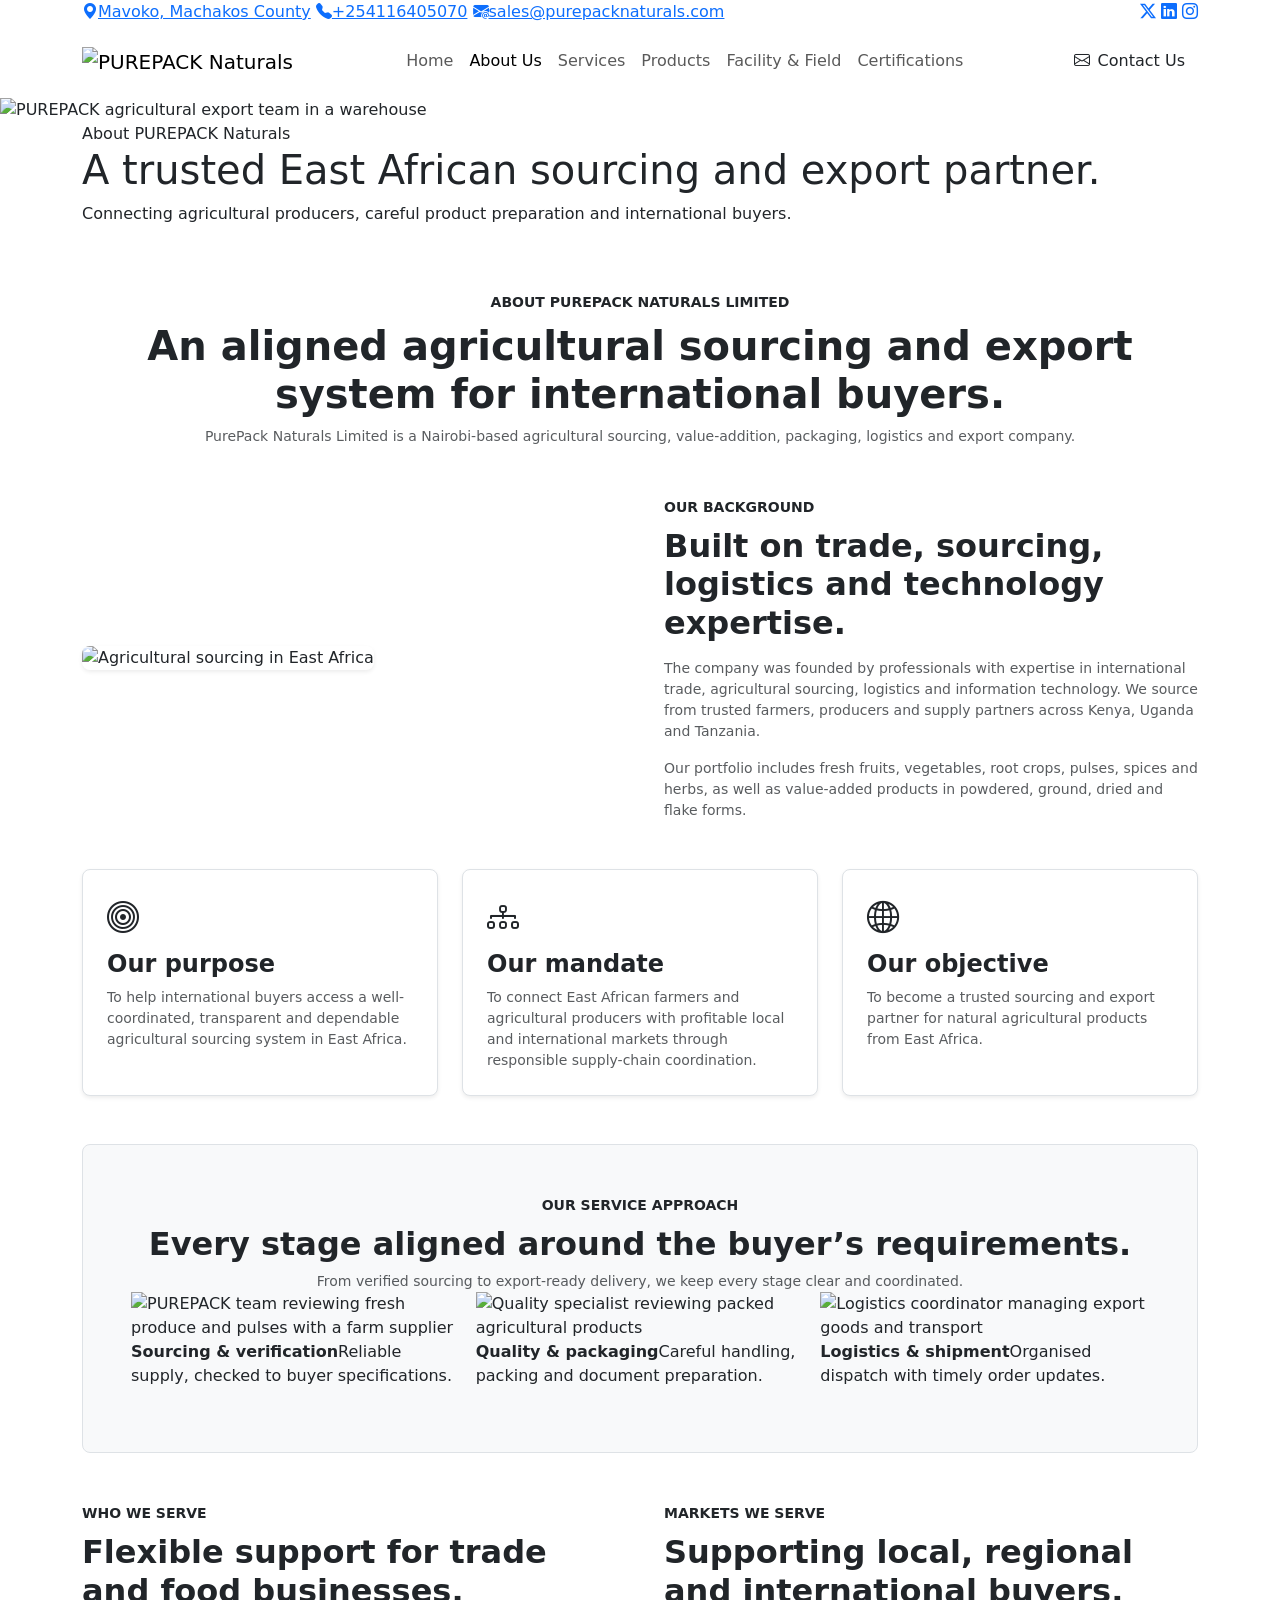
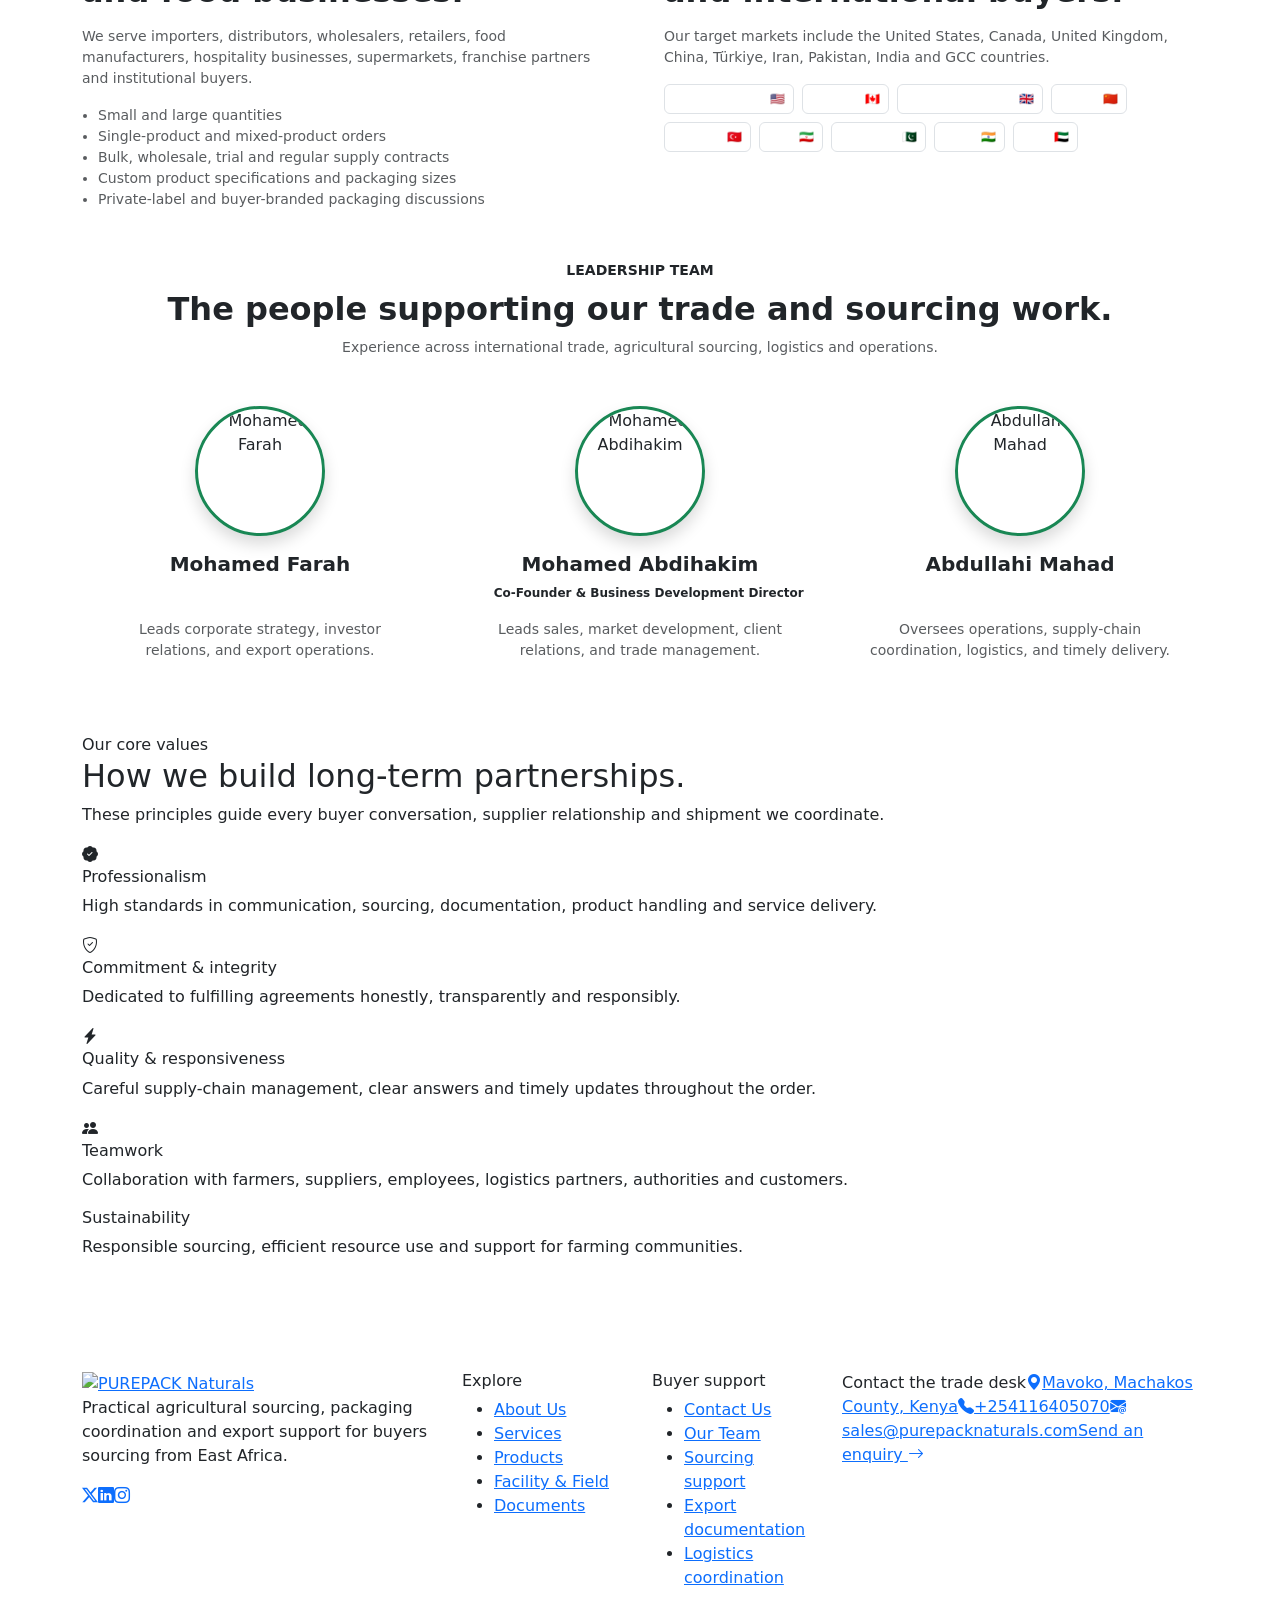
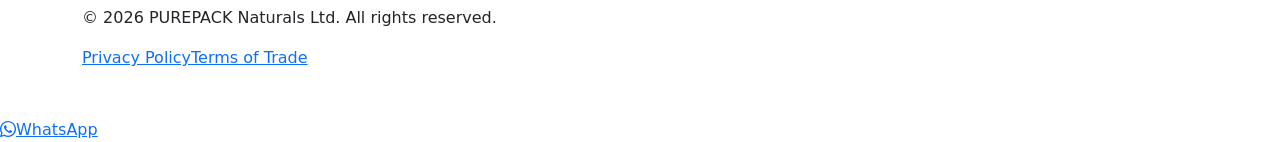
==== about.html @ 8686d26b "Add files via upload" ====
<!DOCTYPE html>
<html lang="en">
<head>
  <meta charset="UTF-8" />
  <meta name="viewport" content="width=device-width, initial-scale=1.0" />
  <title>About PUREPACK Naturals | Kenya Agricultural Export Partner</title>
  <meta name="description" content="Learn about PUREPACK Naturals, our leadership team and agricultural sourcing approach for international buyers." />
  <meta name="robots" content="index, follow" />
  <meta name="theme-color" content="#173b2c" />
  <link rel="canonical" href="https://purepacknaturals.co.ke/about.html" />
  <link rel="icon" type="image/png" href="assets/images/logo1.png" />
  <meta property="og:type" content="website" />
  <meta property="og:site_name" content="PUREPACK Naturals" />
  <meta property="og:title" content="About PUREPACK Naturals | Kenya Agricultural Export Partner" />
  <meta property="og:description" content="Learn about PUREPACK Naturals, our leadership team and agricultural sourcing approach for international buyers." />
  <meta property="og:url" content="https://purepacknaturals.co.ke/about.html" />
  <meta property="og:image" content="https://purepacknaturals.co.ke/assets/images/hero-about-team.png" />
  <meta name="twitter:card" content="summary_large_image" />
  <meta name="twitter:title" content="About PUREPACK Naturals | Kenya Agricultural Export Partner" />
  <meta name="twitter:description" content="Learn about PUREPACK Naturals, our leadership team and agricultural sourcing approach for international buyers." />
  <meta name="twitter:image" content="https://purepacknaturals.co.ke/assets/images/hero-about-team.png" />
  <link href="https://cdn.jsdelivr.net/npm/bootstrap@5.3.3/dist/css/bootstrap.min.css" rel="stylesheet" crossorigin="anonymous" />
  <link href="https://cdn.jsdelivr.net/npm/bootstrap-icons@1.11.3/font/bootstrap-icons.min.css" rel="stylesheet" />
  <link rel="preconnect" href="https://fonts.googleapis.com" />
  <link rel="preconnect" href="https://fonts.gstatic.com" crossorigin />
  <link href="https://fonts.googleapis.com/css2?family=Inter:wght@300;400;500;600;700;800;900&display=swap" rel="stylesheet" />
  <link rel="stylesheet" href="assets/css/styles.css?v=static-pages-v1" />
  <!-- Google tag (gtag.js) -->
  <script async src="https://www.googletagmanager.com/gtag/js?id=G-HHF5G4VWT1"></script>
  <script>
    window.dataLayer = window.dataLayer || [];
    function gtag(){dataLayer.push(arguments);}
    gtag('js', new Date());
    gtag('config', 'G-HHF5G4VWT1');
  </script>
</head>
<body>


  <!-- Floating Feedback Toasts Container -->
  <div id="feedback-toast-container" class="position-fixed bottom-0 end-0 p-4" style="z-index: 1100; max-width: 400px;"></div>

  <!-- Non-sticky contact bar -->
  <div class="contact-topbar">
    <div class="container d-flex align-items-center justify-content-between gap-3">
      <div class="contact-topbar-details">
        <a href="https://maps.google.com/?q=Purepack%20Naturals%20Limited" target="_blank" rel="noopener"><i class="bi bi-geo-alt-fill"></i><span>Mavoko, Machakos County</span></a>
        <a href="tel:+254116405070"><i class="bi bi-telephone-fill"></i><span>+254116405070</span></a>
        <a href="mailto:sales@purepacknaturals.com"><i class="bi bi-envelope-at-fill"></i><span>sales@purepacknaturals.com</span></a>
      </div>
      <div class="contact-topbar-socials" aria-label="Social media links">
        <a href="https://x.com/purepacknatural" target="_blank" rel="noopener" aria-label="X"><i class="bi bi-twitter-x"></i></a>
        <a href="https://www.linkedin.com/company/purepacknaturals/" target="_blank" rel="noopener" aria-label="LinkedIn"><i class="bi bi-linkedin"></i></a>
        <a href="https://www.instagram.com/purepacknaturals/" target="_blank" rel="noopener" aria-label="Instagram"><i class="bi bi-instagram"></i></a>
      </div>
    </div>
  </div>

  <!-- Header & Sticky Navigation -->
  <nav class="navbar navbar-expand-lg navbar-light sticky-top py-3">
    <div class="container">
      <a class="navbar-brand d-flex align-items-center" href="index.html">
       
        <div>
          <img src="assets/images/logo1.png" alt="PUREPACK Naturals" style="height: 42px;"/>
        </div>
      </a>
      
      <button class="navbar-toggler border-0" type="button" data-bs-toggle="collapse" data-bs-target="#navbarContent" aria-controls="navbarContent" aria-expanded="false" aria-label="Toggle navigation">
        <span class="navbar-toggler-icon"></span>
      </button>

      <div class="collapse navbar-collapse" id="navbarContent">
        <ul class="navbar-nav mx-auto mb-2 mb-lg-0">
          <li class="nav-item"><a class="nav-link" href="index.html">Home</a></li>
          <li class="nav-item"><a class="nav-link active" href="about.html">About Us</a></li>
          <li class="nav-item"><a class="nav-link" href="services.html">Services</a></li>
          <li class="nav-item"><a class="nav-link" href="products.html">Products</a></li>
          <li class="nav-item"><a class="nav-link" href="facility.html">Facility & Field</a></li>
          <li class="nav-item"><a class="nav-link" href="documents.html">Certifications</a></li>
        </ul>
        <div class="mobile-menu-contact d-lg-none">
          <a href="https://maps.google.com/?q=Purepack%20Naturals%20Limited" target="_blank" rel="noopener"><i class="bi bi-geo-alt-fill"></i>Mavoko, Machakos County</a>
          <a href="tel:+254116405070"><i class="bi bi-telephone-fill"></i>+254116405070</a>
          <a href="mailto:sales@purepacknaturals.com"><i class="bi bi-envelope-at-fill"></i>sales@purepacknaturals.com</a>
          <div class="mobile-menu-socials"><a href="https://x.com/purepacknatural" target="_blank" rel="noopener" aria-label="X"><i class="bi bi-twitter-x"></i></a><a href="https://www.linkedin.com/company/purepacknaturals/" target="_blank" rel="noopener" aria-label="LinkedIn"><i class="bi bi-linkedin"></i></a><a href="https://www.instagram.com/purepacknaturals/" target="_blank" rel="noopener" aria-label="Instagram"><i class="bi bi-instagram"></i></a></div>
          <a class="btn mobile-contact-button" href="contact.html"><i class="bi bi-envelope-fill me-2"></i>Contact Us</a>
        </div>
        <div class="d-flex align-items-center">
          <a class="btn btn-primary-custom d-none d-lg-inline-block" href="contact.html">
            <i class="bi bi-envelope me-2"></i>Contact Us
          </a>
        </div>
      </div>
    </div>
  </nav>

  <div class="app-view active" id="view-about">
    <section class="page-visual-hero">
      <img src="assets/images/hero-about-team.png" alt="PUREPACK agricultural export team in a warehouse" />
      <div><div class="container"><div class="page-visual-hero-copy"><span>About PUREPACK Naturals</span><h1>A trusted East African sourcing and export partner.</h1><p>Connecting agricultural producers, careful product preparation and international buyers.</p></div></div></div>
    </section>
    <div class="container py-5">
      <div class="text-center mb-5 max-w-2xl mx-auto">
        <span class="text-accent-custom fw-bold text-uppercase small tracking-wider">About PurePack Naturals Limited</span>
        <h1 class="fw-bold text-primary-custom mt-2">An aligned agricultural sourcing and export system for international buyers.</h1>
        <p class="text-muted small">PurePack Naturals Limited is a Nairobi-based agricultural sourcing, value-addition, packaging, logistics and export company.</p>
      </div>

      <div class="row align-items-center g-5 mb-5">
        <div class="col-lg-6">
          <img src="assets/images/field-sourcing.jpg" class="img-fluid rounded-3 shadow-sm" alt="Agricultural sourcing in East Africa" />
        </div>
        <div class="col-lg-6">
          <span class="text-accent-custom fw-bold text-uppercase small tracking-wider">Our background</span>
          <h2 class="fw-bold text-primary-custom mt-2 mb-3">Built on trade, sourcing, logistics and technology expertise.</h2>
          <p class="text-muted small">The company was founded by professionals with expertise in international trade, agricultural sourcing, logistics and information technology. We source from trusted farmers, producers and supply partners across Kenya, Uganda and Tanzania.</p>
          <p class="text-muted small mb-0">Our portfolio includes fresh fruits, vegetables, root crops, pulses, spices and herbs, as well as value-added products in powdered, ground, dried and flake forms.</p>
        </div>
      </div>

      <div class="row g-4 mb-5">
        <div class="col-md-4"><div class="p-4 bg-white border rounded-3 shadow-sm h-100"><div class="fs-2 text-primary-custom mb-2"><i class="bi bi-bullseye"></i></div><h4 class="fw-bold text-primary-custom">Our purpose</h4><p class="text-muted small mb-0">To help international buyers access a well-coordinated, transparent and dependable agricultural sourcing system in East Africa.</p></div></div>
        <div class="col-md-4"><div class="p-4 bg-white border rounded-3 shadow-sm h-100"><div class="fs-2 text-primary-custom mb-2"><i class="bi bi-diagram-3"></i></div><h4 class="fw-bold text-primary-custom">Our mandate</h4><p class="text-muted small mb-0">To connect East African farmers and agricultural producers with profitable local and international markets through responsible supply-chain coordination.</p></div></div>
        <div class="col-md-4"><div class="p-4 bg-white border rounded-3 shadow-sm h-100"><div class="fs-2 text-primary-custom mb-2"><i class="bi bi-globe2"></i></div><h4 class="fw-bold text-primary-custom">Our objective</h4><p class="text-muted small mb-0">To become a trusted sourcing and export partner for natural agricultural products from East Africa.</p></div></div>
      </div>

      <div class="p-4 p-lg-5 bg-light border rounded-3 mb-5 about-service-section">
        <div class="text-center about-service-heading">
          <span class="text-accent-custom fw-bold text-uppercase small tracking-wider">Our service approach</span>
          <h2 class="fw-bold text-primary-custom mt-2 mb-2">Every stage aligned around the buyer’s requirements.</h2>
          <p class="text-muted small mb-0">From verified sourcing to export-ready delivery, we keep every stage clear and coordinated.</p>
        </div>
        <div class="row g-3">
          <div class="col-md-4"><figure class="about-service-visual"><img src="assets/images/about-service-sourcing.png" alt="PUREPACK team reviewing fresh produce and pulses with a farm supplier" /><figcaption><strong>Sourcing &amp; verification</strong><span>Reliable supply, checked to buyer specifications.</span></figcaption></figure></div>
          <div class="col-md-4"><figure class="about-service-visual"><img src="assets/images/about-service-packaging.png" alt="Quality specialist reviewing packed agricultural products" /><figcaption><strong>Quality &amp; packaging</strong><span>Careful handling, packing and document preparation.</span></figcaption></figure></div>
          <div class="col-md-4"><figure class="about-service-visual"><img src="assets/images/about-service-logistics.png" alt="Logistics coordinator managing export goods and transport" /><figcaption><strong>Logistics &amp; shipment</strong><span>Organised dispatch with timely order updates.</span></figcaption></figure></div>
        </div>
      </div>

      <div class="row g-5 mb-5">
        <div class="col-lg-6"><span class="text-accent-custom fw-bold text-uppercase small tracking-wider">Who we serve</span><h2 class="fw-bold text-primary-custom mt-2 mb-3">Flexible support for trade and food businesses.</h2><p class="text-muted small">We serve importers, distributors, wholesalers, retailers, food manufacturers, hospitality businesses, supermarkets, franchise partners and institutional buyers.</p><ul class="text-muted small ps-3 mb-0"><li>Small and large quantities</li><li>Single-product and mixed-product orders</li><li>Bulk, wholesale, trial and regular supply contracts</li><li>Custom product specifications and packaging sizes</li><li>Private-label and buyer-branded packaging discussions</li></ul></div>
        <div class="col-lg-6"><span class="text-accent-custom fw-bold text-uppercase small tracking-wider">Markets we serve</span><h2 class="fw-bold text-primary-custom mt-2 mb-3">Supporting local, regional and international buyers.</h2><p class="text-muted small">Our target markets include the United States, Canada, United Kingdom, China, T&uuml;rkiye, Iran, Pakistan, India and GCC countries.</p><div class="d-flex flex-wrap gap-2" aria-label="Target export markets"><span class="badge border text-primary-custom bg-white p-2">United States <span aria-hidden="true">🇺🇸</span></span><span class="badge border text-primary-custom bg-white p-2">Canada <span aria-hidden="true">🇨🇦</span></span><span class="badge border text-primary-custom bg-white p-2">United Kingdom <span aria-hidden="true">🇬🇧</span></span><span class="badge border text-primary-custom bg-white p-2">China <span aria-hidden="true">🇨🇳</span></span><span class="badge border text-primary-custom bg-white p-2">T&uuml;rkiye <span aria-hidden="true">🇹🇷</span></span><span class="badge border text-primary-custom bg-white p-2">Iran <span aria-hidden="true">🇮🇷</span></span><span class="badge border text-primary-custom bg-white p-2">Pakistan <span aria-hidden="true">🇵🇰</span></span><span class="badge border text-primary-custom bg-white p-2">India <span aria-hidden="true">🇮🇳</span></span><span class="badge border text-primary-custom bg-white p-2">GCC <span aria-hidden="true">🇦🇪</span></span></div></div>
      </div>

      <div class="mb-5" id="our-team">
        <div class="text-center mb-4"><span class="text-accent-custom fw-bold text-uppercase small tracking-wider">Leadership team</span><h2 class="fw-bold text-primary-custom mt-2">The people supporting our trade and sourcing work.</h2><p class="text-muted small mb-0">Experience across international trade, agricultural sourcing, logistics and operations.</p></div>
        <div class="row justify-content-center g-4">
          <div class="col-md-4"><div class="bento-card text-center p-4 h-100"><div class="mx-auto mb-3 rounded-circle overflow-hidden border border-success border-3 shadow" style="width: 130px; height: 130px;"><img src="assets/images/Mohamed Farah.jpg" class="w-100 h-100 object-fit-cover" alt="Mohamed Farah" /></div><h5 class="fw-bold text-primary-custom mb-1">Mohamed Farah</h5><span class="badge bg-primary-custom spec-badge mb-3">Founder &amp; Director</span><p class="text-muted small mb-0">Leads corporate strategy, investor relations, and export operations.</p></div></div>
          <div class="col-md-4"><div class="bento-card text-center p-4 h-100"><div class="mx-auto mb-3 rounded-circle overflow-hidden border border-success border-3 shadow" style="width: 130px; height: 130px;"><img src="assets/images/Mohamed Abdihakim.png" class="w-100 h-100 object-fit-cover" alt="Mohamed Abdihakim" /></div><h5 class="fw-bold text-primary-custom mb-1">Mohamed Abdihakim</h5><span class="badge bg-accent-custom spec-badge mb-3 text-dark">Co-Founder &amp; Business Development Director</span><p class="text-muted small mb-0">Leads sales, market development, client relations, and trade management.</p></div></div>
          <div class="col-md-4"><div class="bento-card text-center p-4 h-100"><div class="mx-auto mb-3 rounded-circle overflow-hidden border border-success border-3 shadow" style="width: 130px; height: 130px;"><img src="assets/images/Abdullahi Mahad.jpg" class="w-100 h-100 object-fit-cover" alt="Abdullahi Mahad" /></div><h5 class="fw-bold text-primary-custom mb-1">Abdullahi Mahad</h5><span class="badge bg-primary-custom spec-badge mb-3">Operations &amp; Supply Director</span><p class="text-muted small mb-0">Oversees operations, supply-chain coordination, logistics, and timely delivery.</p></div></div>
        </div>
      </div>

      <section class="core-values-panel">
        <div class="core-values-intro"><span>Our core values</span><h2>How we build long-term partnerships.</h2><p>These principles guide every buyer conversation, supplier relationship and shipment we coordinate.</p></div>
        <div class="core-values-grid">
          <article class="core-value-card"><i class="bi bi-patch-check-fill"></i><h6>Professionalism</h6><p>High standards in communication, sourcing, documentation, product handling and service delivery.</p></article>
          <article class="core-value-card"><i class="bi bi-shield-check"></i><h6>Commitment &amp; integrity</h6><p>Dedicated to fulfilling agreements honestly, transparently and responsibly.</p></article>
          <article class="core-value-card"><i class="bi bi-lightning-charge-fill"></i><h6>Quality &amp; responsiveness</h6><p>Careful supply-chain management, clear answers and timely updates throughout the order.</p></article>
          <article class="core-value-card"><i class="bi bi-people-fill"></i><h6>Teamwork</h6><p>Collaboration with farmers, suppliers, employees, logistics partners, authorities and customers.</p></article>
          <article class="core-value-card"><i class="bi bi-leaf-fill"></i><h6>Sustainability</h6><p>Responsible sourcing, efficient resource use and support for farming communities.</p></article>
        </div>
      </section>
    </div>
  </div><!-- FOOTER -->
  <footer class="footer-modern py-5">
    <div class="container">
      <div class="row g-4 align-items-start">
        <div class="col-lg-4"><a class="footer-brand" href="index.html"><img src="assets/images/logo1.png" alt="PUREPACK Naturals" onerror="this.onerror=null; this.src='assets/logo1.png';" /></a><p>Practical agricultural sourcing, packaging coordination and export support for buyers sourcing from East Africa.</p><div class="footer-socials"><a href="https://x.com/purepacknatural" target="_blank" rel="noopener" aria-label="X"><i class="bi bi-twitter-x"></i></a><a href="https://www.linkedin.com/company/purepacknaturals/" target="_blank" rel="noopener" aria-label="LinkedIn"><i class="bi bi-linkedin"></i></a><a href="https://www.instagram.com/purepacknaturals/" target="_blank" rel="noopener" aria-label="Instagram"><i class="bi bi-instagram"></i></a></div></div>
        <div class="col-6 col-lg-2"><h6>Explore</h6><ul><li><a href="about.html">About Us</a></li><li><a href="services.html">Services</a></li><li><a href="products.html">Products</a></li><li><a href="facility.html">Facility &amp; Field</a></li><li><a href="documents.html">Documents</a></li></ul></div>
        <div class="col-6 col-lg-2"><h6>Buyer support</h6><ul><li><a href="contact.html">Contact Us</a></li><li><a href="about.html" data-scroll-target="our-team">Our Team</a></li><li><a href="services.html">Sourcing support</a></li><li><a href="services.html">Export documentation</a></li><li><a href="services.html">Logistics coordination</a></li></ul></div>
        <div class="col-lg-4"><div class="footer-contact-card"><span>Contact the trade desk</span><a href="https://maps.google.com/?q=Purepack%20Naturals%20Limited" target="_blank" rel="noopener"><i class="bi bi-geo-alt-fill"></i>Mavoko, Machakos County, Kenya</a><a href="tel:+254116405070"><i class="bi bi-telephone-fill"></i>+254116405070</a><a href="mailto:sales@purepacknaturals.com"><i class="bi bi-envelope-at-fill"></i>sales@purepacknaturals.com</a><a class="footer-contact-action" href="contact.html">Send an enquiry <i class="bi bi-arrow-right"></i></a></div></div>
      </div>
      <div class="footer-bottom"><p>&copy; 2026 PUREPACK Naturals Ltd. All rights reserved.</p><div><a href="privacy.html">Privacy Policy</a><a href="terms.html">Terms of Trade</a></div></div>

    </div>
  </footer>

  <a class="whatsapp-float" href="https://wa.me/254116405070?text=Hello%20PUREPACK%20Naturals%2C%20I%20would%20like%20to%20make%20an%20export%20enquiry." target="_blank" rel="noopener" aria-label="Contact PUREPACK Naturals on WhatsApp" title="Chat on WhatsApp">
    <i class="bi bi-whatsapp" aria-hidden="true"></i><span>WhatsApp</span>
  </a>

  

<script src="https://cdn.jsdelivr.net/npm/bootstrap@5.3.3/dist/js/bootstrap.bundle.min.js" crossorigin="anonymous"></script>
<script>
document.addEventListener('DOMContentLoaded', function () {
  document.querySelectorAll('.product-item-main').forEach(function (card) {
    var image = card.querySelector('.product-image-wrapper img');
    var description = card.querySelector('.product-desc');
    var body = card.querySelector('.product-body');
    var name = card.querySelector('h3');
    if (image && description) image.alt = description.textContent.trim();
    if (name && !card.querySelector('.product-image-name')) {
      var label = document.createElement('div');
      label.className = 'product-image-name';
      label.textContent = name.textContent.trim();
      card.appendChild(label);
    }
    if (body) body.remove();
  });
  var marwoMain = document.getElementById('section-marwo-main');
  var marwoSpices = document.getElementById('section-marwo-spices');
  if (marwoMain && marwoSpices) marwoSpices.insertAdjacentElement('afterend', marwoMain);
  var mobileMenu = document.getElementById('navbarContent');
  if (mobileMenu && window.bootstrap) {
    var openedAt = 0, scrollStart = 0;
    var closeMenu = function () { if (mobileMenu.classList.contains('show')) window.bootstrap.Collapse.getOrCreateInstance(mobileMenu).hide(); };
    mobileMenu.querySelectorAll('a').forEach(function (link) { link.addEventListener('click', closeMenu); });
    mobileMenu.addEventListener('shown.bs.collapse', function () { openedAt = Date.now(); scrollStart = window.scrollY; });
    window.addEventListener('scroll', function () { if (Date.now() - openedAt >= 450 && Math.abs(window.scrollY - scrollStart) >= 10) closeMenu(); }, { passive: true });
  }
});
</script>
</body>
</html>
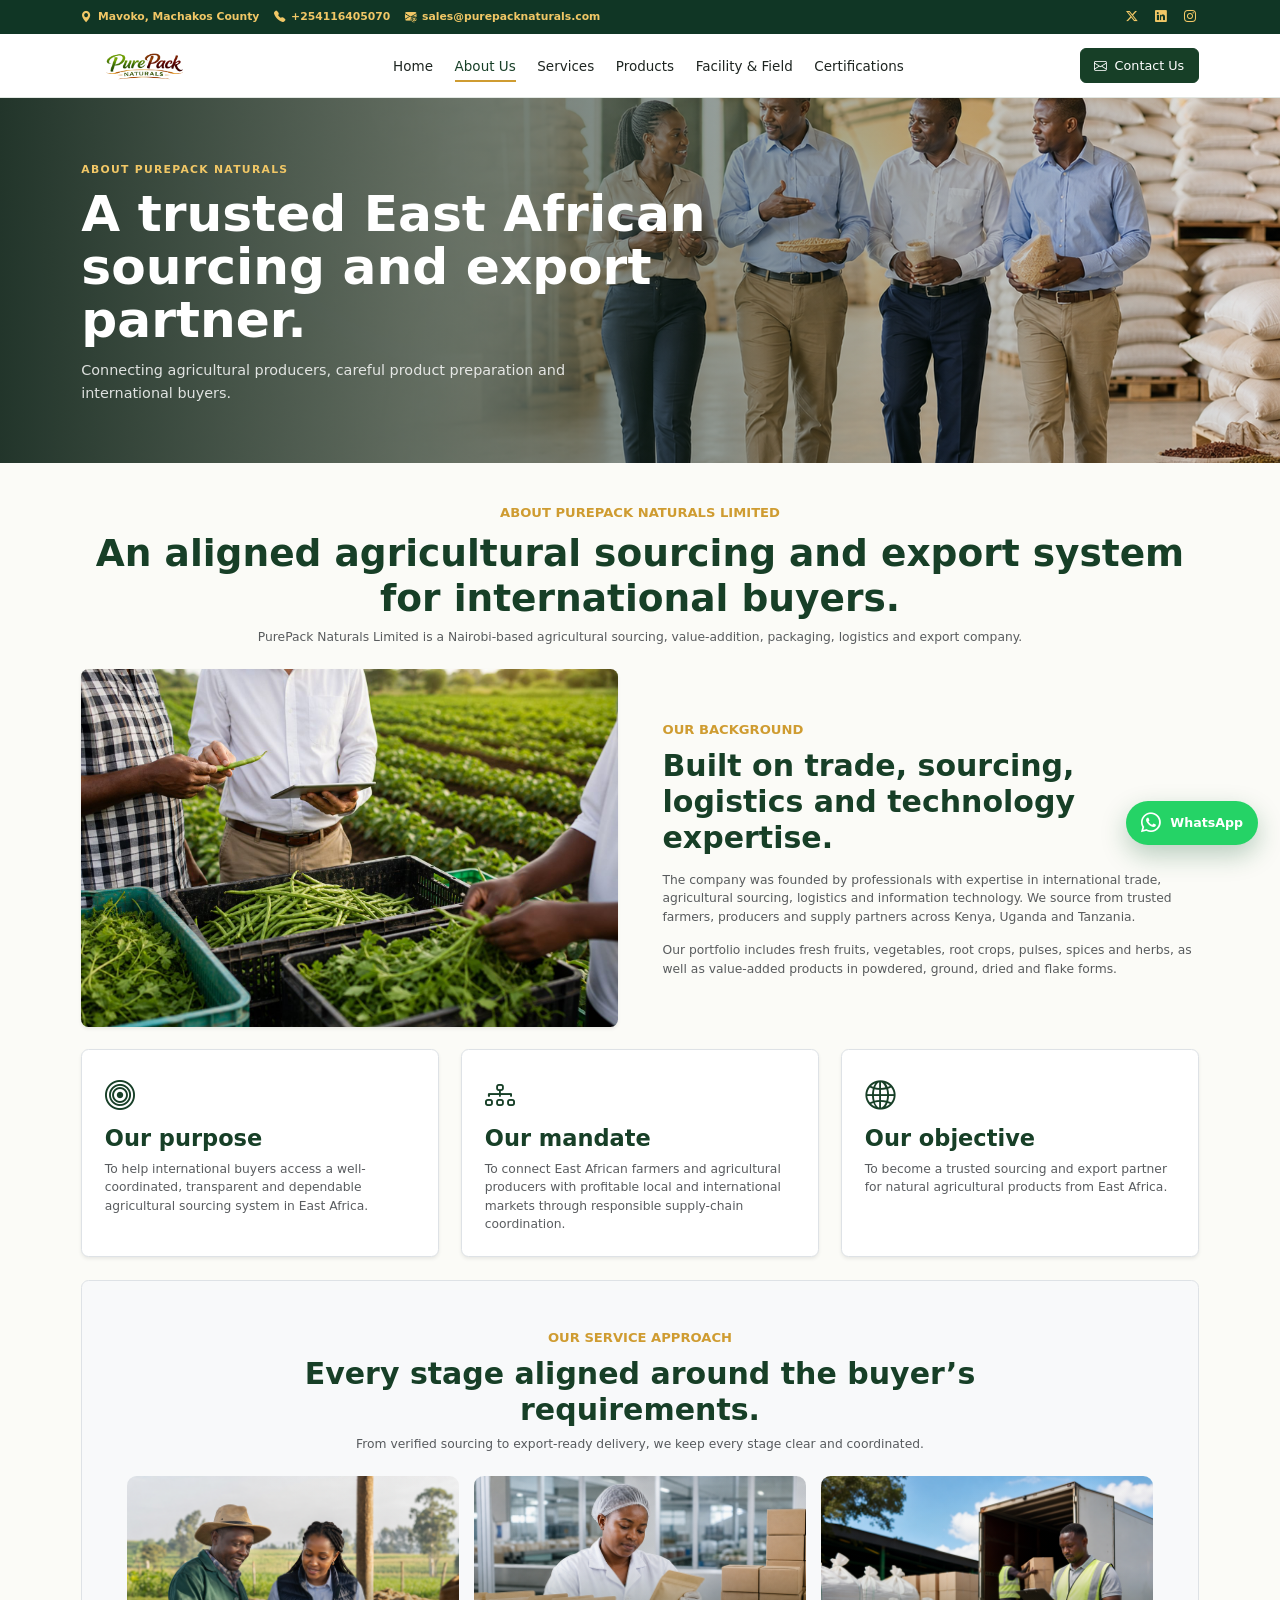
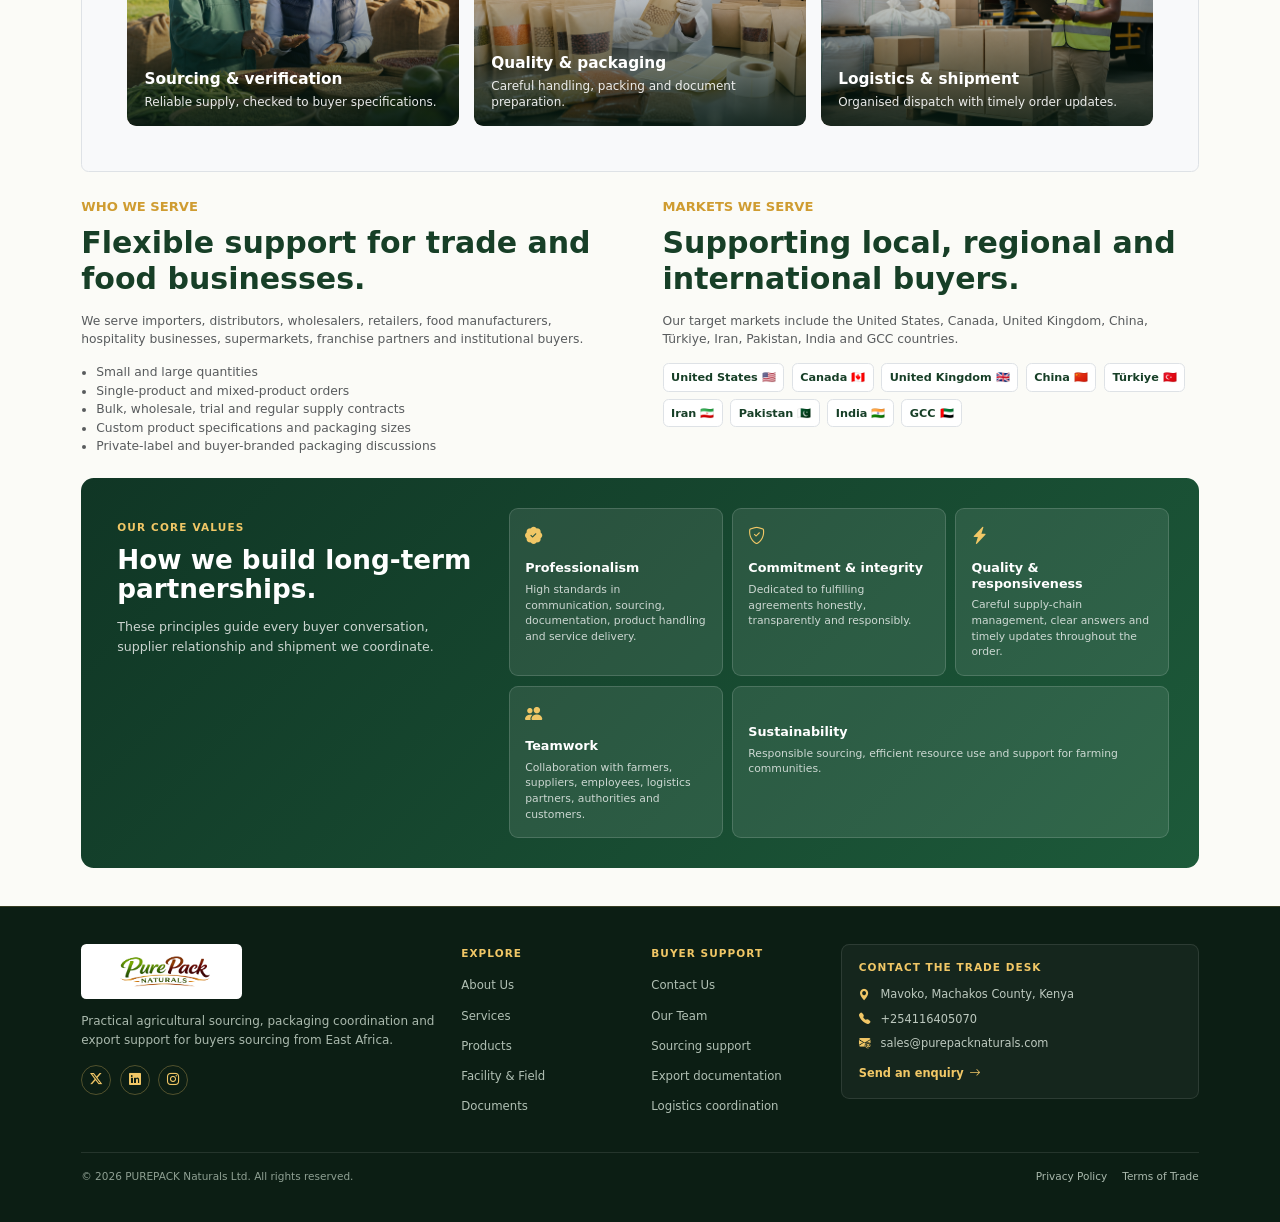
==== commit 7460d1a4: "Update print statement from 'Hello' to 'Goodbye'" ====
--- a/about.html
+++ b/about.html
@@ -142,7 +142,7 @@
         <div class="col-lg-6"><span class="text-accent-custom fw-bold text-uppercase small tracking-wider">Who we serve</span><h2 class="fw-bold text-primary-custom mt-2 mb-3">Flexible support for trade and food businesses.</h2><p class="text-muted small">We serve importers, distributors, wholesalers, retailers, food manufacturers, hospitality businesses, supermarkets, franchise partners and institutional buyers.</p><ul class="text-muted small ps-3 mb-0"><li>Small and large quantities</li><li>Single-product and mixed-product orders</li><li>Bulk, wholesale, trial and regular supply contracts</li><li>Custom product specifications and packaging sizes</li><li>Private-label and buyer-branded packaging discussions</li></ul></div>
         <div class="col-lg-6"><span class="text-accent-custom fw-bold text-uppercase small tracking-wider">Markets we serve</span><h2 class="fw-bold text-primary-custom mt-2 mb-3">Supporting local, regional and international buyers.</h2><p class="text-muted small">Our target markets include the United States, Canada, United Kingdom, China, T&uuml;rkiye, Iran, Pakistan, India and GCC countries.</p><div class="d-flex flex-wrap gap-2" aria-label="Target export markets"><span class="badge border text-primary-custom bg-white p-2">United States <span aria-hidden="true">🇺🇸</span></span><span class="badge border text-primary-custom bg-white p-2">Canada <span aria-hidden="true">🇨🇦</span></span><span class="badge border text-primary-custom bg-white p-2">United Kingdom <span aria-hidden="true">🇬🇧</span></span><span class="badge border text-primary-custom bg-white p-2">China <span aria-hidden="true">🇨🇳</span></span><span class="badge border text-primary-custom bg-white p-2">T&uuml;rkiye <span aria-hidden="true">🇹🇷</span></span><span class="badge border text-primary-custom bg-white p-2">Iran <span aria-hidden="true">🇮🇷</span></span><span class="badge border text-primary-custom bg-white p-2">Pakistan <span aria-hidden="true">🇵🇰</span></span><span class="badge border text-primary-custom bg-white p-2">India <span aria-hidden="true">🇮🇳</span></span><span class="badge border text-primary-custom bg-white p-2">GCC <span aria-hidden="true">🇦🇪</span></span></div></div>
       </div>
-
+<!-- Leadership team
       <div class="mb-5" id="our-team">
         <div class="text-center mb-4"><span class="text-accent-custom fw-bold text-uppercase small tracking-wider">Leadership team</span><h2 class="fw-bold text-primary-custom mt-2">The people supporting our trade and sourcing work.</h2><p class="text-muted small mb-0">Experience across international trade, agricultural sourcing, logistics and operations.</p></div>
         <div class="row justify-content-center g-4">
@@ -151,7 +151,7 @@
           <div class="col-md-4"><div class="bento-card text-center p-4 h-100"><div class="mx-auto mb-3 rounded-circle overflow-hidden border border-success border-3 shadow" style="width: 130px; height: 130px;"><img src="assets/images/Abdullahi Mahad.jpg" class="w-100 h-100 object-fit-cover" alt="Abdullahi Mahad" /></div><h5 class="fw-bold text-primary-custom mb-1">Abdullahi Mahad</h5><span class="badge bg-primary-custom spec-badge mb-3">Operations &amp; Supply Director</span><p class="text-muted small mb-0">Oversees operations, supply-chain coordination, logistics, and timely delivery.</p></div></div>
         </div>
       </div>
-
+  -->  
       <section class="core-values-panel">
         <div class="core-values-intro"><span>Our core values</span><h2>How we build long-term partnerships.</h2><p>These principles guide every buyer conversation, supplier relationship and shipment we coordinate.</p></div>
         <div class="core-values-grid">
--- a/assets/css/styles.css
+++ b/assets/css/styles.css
@@ -0,0 +1,1381 @@
+/* PUREPACK Naturals Custom Premium Style Sheet */
+
+:root {
+  --primary-color: #173f27;
+  --primary-hover: #102e1c;
+  --accent-color: #cf9c31;
+  --accent-hover: #b08121;
+  --bg-soft: #f8f9fa;
+  --bg-cream: #fbfbf7;
+  --text-dark: #1e2521;
+  --text-muted: #5e6b60;
+  --border-color: #e2e8e3;
+  --transition-smooth: all 0.3s cubic-bezier(0.4, 0, 0.2, 1);
+  --font-inter: 'Inter', system-ui, sans-serif;
+}
+
+body {
+  font-family: var(--font-inter);
+  color: var(--text-dark);
+  background-color: var(--bg-cream);
+  overflow-x: hidden;
+}
+
+/* Base custom classes */
+.text-primary-custom { color: var(--primary-color) !important; }
+.bg-primary-custom { background-color: var(--primary-color) !important; }
+.text-accent-custom { color: var(--accent-color) !important; }
+.bg-accent-custom { background-color: var(--accent-color) !important; }
+
+/* Sticky Navbar */
+.navbar {
+  backdrop-filter: blur(15px);
+  background-color: rgba(255, 255, 255, 0.92) !important;
+  border-bottom: 1px solid var(--border-color);
+  transition: var(--transition-smooth);
+  z-index: 1000;
+}
+
+.navbar.scrolled {
+  box-shadow: 0 4px 30px rgba(0, 0, 0, 0.04);
+  padding-block: 0.5rem;
+}
+
+/* Non-sticky contact and social bar */
+.contact-topbar { background: #103625; }
+.contact-topbar > .container { min-height: 34px; }
+.contact-topbar-details,
+.contact-topbar-socials { display: flex; align-items: center; gap: 1rem; }
+.contact-topbar a { display: inline-flex; align-items: center; gap: .38rem; color: #f1c766; font-size: .72rem; font-weight: 700; text-decoration: none; }
+.contact-topbar a:hover { color: #fff1bf; }
+.contact-topbar-details i { font-size: .76rem; }
+.contact-topbar-socials { gap: .72rem; }
+.contact-topbar-socials a { justify-content: center; width: 18px; height: 18px; font-size: .78rem; }
+
+/* Modern footer */
+.footer-modern { background: #0c1e14; border-top: 1px solid rgba(241, 199, 102, .18); }
+.footer-brand { display: inline-flex; margin-bottom: .85rem; padding: .42rem .65rem; border-radius: .35rem; background: #fff; }
+.footer-brand img { height: 42px; width: auto; }
+.footer-modern > .container > .row > div:first-child > p { max-width: 360px; margin: 0 0 1rem; color: #aab9ad; font-size: .8rem; line-height: 1.6; }
+.footer-socials { display: flex; gap: .55rem; }
+.footer-socials a { display: inline-flex; align-items: center; justify-content: center; width: 30px; height: 30px; border: 1px solid rgba(241, 199, 102, .3); border-radius: 50%; color: #f1c766; font-size: .82rem; }
+.footer-socials a:hover { border-color: #f1c766; background: #f1c766; color: #163724; }
+.footer-modern h6 { margin: .2rem 0 .9rem; color: #f1c766; font-size: .7rem; font-weight: 800; letter-spacing: .1em; text-transform: uppercase; }
+.footer-modern ul { margin: 0; padding: 0; list-style: none; }
+.footer-modern li { margin-bottom: .52rem; }
+.footer-modern li a { color: #b1c0b4; font-size: .78rem; }
+.footer-modern li a:hover { color: #fff; }
+.footer-contact-card { padding: 1rem 1.1rem; border: 1px solid rgba(255, 255, 255, .1); border-radius: .55rem; background: rgba(255, 255, 255, .04); }
+.footer-contact-card > span { display: block; margin-bottom: .7rem; color: #f1c766; font-size: .7rem; font-weight: 800; letter-spacing: .1em; text-transform: uppercase; }
+.footer-contact-card > a:not(.footer-contact-action) { display: flex; align-items: center; gap: .55rem; margin-bottom: .48rem; color: #bdc9bf; font-size: .76rem; text-decoration: none; }
+.footer-contact-card > a:not(.footer-contact-action):hover { color: #fff; }
+.footer-contact-card > a:not(.footer-contact-action) i { width: .9rem; color: #f1c766; }
+.footer-contact-action { display: inline-flex; align-items: center; gap: .35rem; margin-top: .35rem; color: #f1c766; font-size: .76rem; font-weight: 800; text-decoration: none; }
+.footer-contact-action:hover { color: #fff1bf; }
+.footer-bottom { display: flex; align-items: center; justify-content: space-between; gap: 1rem; margin-top: 1.8rem; padding-top: 1.05rem; border-top: 1px solid rgba(255, 255, 255, .1); }
+.footer-bottom p { margin: 0; color: #8fa093; font-size: .7rem; }
+.footer-bottom div { display: flex; gap: 1rem; }
+.footer-bottom a { color: #aab9ad; font-size: .7rem; }
+.footer-bottom a:hover { color: #f1c766; }
+
+@media (max-width: 575.98px) { .footer-bottom { display: block; } .footer-bottom div { margin-top: .55rem; } }
+
+/* Mobile navigation: green panel, gold typography and contact details. */
+@media (max-width: 991.98px) {
+  .contact-topbar { display: none; }
+  .navbar { padding-top: .65rem !important; padding-bottom: .65rem !important; }
+  .navbar-toggler { padding: .42rem .55rem; border: 1px solid #173f27 !important; border-radius: .35rem; background: #173f27; }
+  .navbar-toggler:focus { box-shadow: 0 0 0 .18rem rgba(241, 199, 102, .45); }
+  .navbar-toggler-icon { filter: invert(84%) sepia(36%) saturate(641%) hue-rotate(350deg) brightness(101%) contrast(89%); }
+  .navbar .navbar-collapse { margin-top: .7rem; padding: .7rem .85rem .9rem; border: 1px solid rgba(241, 199, 102, .3); border-radius: .55rem; background: #103625; }
+  .navbar .navbar-nav { margin: 0 !important; }
+  .navbar .nav-link { padding: .68rem .2rem !important; border-bottom: 1px solid rgba(255, 255, 255, .1); color: #f1c766 !important; font-size: .92rem; }
+  .navbar .nav-link:hover, .navbar .nav-link.active { color: #fff1bf !important; }
+  .mobile-menu-contact { display: grid; gap: .52rem; padding: .95rem 0 .2rem; }
+  .mobile-menu-contact > a:not(.mobile-contact-button) { display: flex; align-items: center; gap: .55rem; color: #f1c766; font-size: .74rem; font-weight: 700; text-decoration: none; }
+  .mobile-menu-contact > a:not(.mobile-contact-button) i { width: 1rem; }
+  .mobile-menu-socials { display: flex; gap: .55rem; padding-top: .1rem; }
+  .mobile-menu-socials a { display: inline-flex; align-items: center; justify-content: center; width: 28px; height: 28px; border: 1px solid rgba(241, 199, 102, .42); border-radius: 50%; color: #f1c766; font-size: .76rem; }
+  .mobile-contact-button { margin-top: .2rem; border: 0; background: #f1c766; color: #173b2c; font-size: .82rem; font-weight: 800; }
+  .mobile-contact-button:hover { background: #fff1bf; color: #173b2c; }
+}
+
+.nav-link {
+  color: var(--text-dark);
+  font-weight: 500;
+  padding-inline: 1rem !important;
+  transition: var(--transition-smooth);
+}
+
+.nav-link:hover, .nav-link.active {
+  color: var(--primary-color) !important;
+}
+
+/* Custom Buttons */
+.btn-primary-custom {
+  background-color: var(--primary-color);
+  color: #ffffff;
+  font-weight: 500;
+  border: 1px solid var(--primary-color);
+  border-radius: 6px;
+  padding: 0.6rem 1.5rem;
+  transition: var(--transition-smooth);
+}
+
+.btn-primary-custom:hover {
+  background-color: var(--primary-hover);
+  border-color: var(--primary-hover);
+  color: #ffffff;
+  transform: translateY(-1px);
+}
+
+.btn-outline-custom {
+  background-color: transparent;
+  color: var(--primary-color);
+  font-weight: 500;
+  border: 1px solid var(--primary-color);
+  border-radius: 6px;
+  padding: 0.6rem 1.5rem;
+  transition: var(--transition-smooth);
+}
+
+.btn-outline-custom:hover {
+  background-color: var(--primary-color);
+  color: #ffffff;
+  transform: translateY(-1px);
+}
+
+/* Multi-view layout (SPA) */
+.app-view {
+  display: none;
+  opacity: 0;
+  transform: translateY(15px);
+  transition: opacity 0.4s ease, transform 0.4s ease;
+}
+
+.app-view.active {
+  display: block;
+  opacity: 1;
+  transform: translateY(0);
+}
+
+/* Hero Section Carousel */
+.hero-carousel {
+  position: relative;
+  height: 650px;
+  background-color: #0b1510;
+}
+
+@media (max-width: 768px) {
+  .hero-carousel {
+    height: 500px;
+  }
+}
+
+.hero-slide {
+  height: 100%;
+  position: relative;
+}
+
+.hero-image {
+  width: 100%;
+  height: 100%;
+  object-fit: cover;
+  opacity: 0.55;
+  filter: brightness(0.85) contrast(1.05);
+}
+
+.hero-overlay {
+  position: absolute;
+  inset: 0;
+  background: linear-gradient(180deg, rgba(11,21,16,0.5) 0%, rgba(11,21,16,0.85) 100%);
+}
+
+.hero-caption {
+  position: absolute;
+  bottom: 0;
+  left: 0;
+  right: 0;
+  padding: 8% 10%;
+  color: #ffffff;
+  z-index: 10;
+}
+
+/* Dynamic Bento Grid / Cards */
+.bento-card {
+  background: #ffffff;
+  border: 1px solid var(--border-color);
+  border-radius: 12px;
+  transition: var(--transition-smooth);
+  height: 100%;
+  overflow: hidden;
+}
+
+.bento-card:hover {
+  transform: translateY(-5px);
+  box-shadow: 0 12px 30px rgba(23, 63, 39, 0.06);
+  border-color: rgba(23, 63, 39, 0.15);
+}
+
+.bento-img-container {
+  height: 220px;
+  overflow: hidden;
+  background-color: #eaeaea;
+  position: relative;
+}
+
+.bento-img {
+  width: 100%;
+  height: 100%;
+  object-fit: cover;
+  transition: var(--transition-smooth);
+}
+
+.bento-card:hover .bento-img {
+  transform: scale(1.05);
+}
+
+/* Spec Sheet Design */
+.spec-badge {
+  font-size: 0.72rem;
+  font-weight: 600;
+  letter-spacing: 0.05em;
+  padding: 0.3rem 0.6rem;
+  border-radius: 4px;
+}
+
+.spec-table th {
+  font-weight: 600;
+  color: var(--text-dark);
+  font-size: 0.85rem;
+}
+
+.spec-table td {
+  font-size: 0.85rem;
+  color: var(--text-muted);
+}
+
+/* Floating Action / RFQ Steps */
+.rfq-step {
+  display: none;
+}
+.rfq-step.active {
+  display: block;
+}
+
+.step-indicator {
+  width: 32px;
+  height: 32px;
+  border-radius: 50%;
+  background-color: #eaeaea;
+  display: flex;
+  align-items: center;
+  justify-content: center;
+  font-weight: 600;
+  font-size: 0.85rem;
+  color: var(--text-muted);
+  transition: var(--transition-smooth);
+}
+
+.step-indicator.active {
+  background-color: var(--primary-color);
+  color: #ffffff;
+}
+
+.step-indicator.completed {
+  background-color: var(--accent-color);
+  color: #ffffff;
+}
+
+/* Lightbox Modal */
+.lightbox-modal .modal-content {
+  background-color: rgba(11, 21, 16, 0.98);
+  border: none;
+}
+
+/* Footer Accent */
+footer {
+  background-color: #0b110e;
+  color: #bcc6be;
+  border-top: 1px solid #1c2720;
+}
+
+footer a {
+  color: #8c9c90;
+  text-decoration: none;
+  transition: var(--transition-smooth);
+}
+
+footer a:hover {
+  color: #ffffff;
+}
+
+/* Animations */
+@keyframes fadeIn {
+  from { opacity: 0; transform: translateY(10px); }
+  to { opacity: 1; transform: translateY(0); }
+}
+
+.animate-fade-in {
+  animation: fadeIn 0.5s ease forwards;
+}
+
+/* Custom Products Page Naming Convention Classes */
+.page-hero {
+  background: linear-gradient(135deg, #12301e 0%, #173f27 100%);
+  color: #ffffff;
+  padding: 6rem 0 5rem 0;
+  position: relative;
+  overflow: hidden;
+  border-bottom: 4px solid var(--accent-color);
+}
+
+.page-hero::before {
+  content: '';
+  position: absolute;
+  inset: 0;
+  background-image: radial-gradient(circle at 80% 20%, rgba(207, 156, 49, 0.15) 0%, transparent 50%);
+  pointer-events: none;
+}
+
+.page-hero .breadcrumb {
+  background: transparent;
+  padding: 0;
+  margin-bottom: 1.5rem;
+  font-size: 0.9rem;
+}
+
+.page-hero .breadcrumb-item a {
+  color: rgba(255, 255, 255, 0.7);
+  text-decoration: none;
+  transition: var(--transition-smooth);
+}
+
+.page-hero .breadcrumb-item a:hover {
+  color: var(--accent-color);
+}
+
+.page-hero .breadcrumb-item.active {
+  color: #ffffff;
+}
+
+.page-hero .eyebrow {
+  color: var(--accent-color);
+  font-weight: 700;
+  text-transform: uppercase;
+  letter-spacing: 0.15em;
+  font-size: 0.85rem;
+  display: inline-block;
+  margin-bottom: 0.75rem;
+}
+
+.page-hero h1 {
+  font-size: 3rem;
+  font-weight: 800;
+  letter-spacing: -0.02em;
+  line-height: 1.15;
+}
+
+.page-hero .lead {
+  color: rgba(255, 255, 255, 0.8);
+  font-size: 1.15rem;
+  max-width: 700px;
+  font-weight: 400;
+}
+
+.category-navigation {
+  display: flex;
+  gap: 0.75rem;
+  flex-wrap: wrap;
+  margin-top: 2rem;
+}
+
+.category-navigation .btn {
+  border-radius: 30px;
+  padding: 0.5rem 1.5rem;
+  font-size: 0.9rem;
+  font-weight: 600;
+  transition: var(--transition-smooth);
+}
+
+.category-heading {
+  display: flex;
+  align-items: center;
+  gap: 1.5rem;
+  margin-bottom: 2.5rem;
+  border-bottom: 1px solid var(--border-color);
+  padding-bottom: 1.5rem;
+  scroll-margin-top: 120px;
+}
+
+.category-heading .category-logo {
+  height: 70px;
+  width: 70px;
+  object-fit: contain;
+  border-radius: 8px;
+  background-color: #ffffff;
+  border: 1px solid var(--border-color);
+  padding: 4px;
+}
+
+.category-heading h2 {
+  font-weight: 800;
+  color: var(--primary-color);
+  margin-bottom: 0.25rem;
+  letter-spacing: -0.01em;
+}
+
+.category-heading p {
+  color: var(--text-muted);
+  margin-bottom: 0;
+  font-size: 0.95rem;
+}
+
+.subcategory-badge {
+  font-size: 0.75rem;
+  font-weight: 700;
+  letter-spacing: 0.05em;
+  text-transform: uppercase;
+  color: var(--accent-color);
+  margin-bottom: 0.5rem;
+  display: block;
+}
+
+.product-list {
+  display: grid;
+  grid-template-columns: repeat(auto-fill, minmax(280px, 1fr));
+  gap: 2rem;
+  margin-bottom: 4rem;
+}
+
+.product-item-main {
+  background: #ffffff;
+  border: 1px solid var(--border-color);
+  border-radius: 12px;
+  overflow: hidden;
+  display: flex;
+  flex-direction: column;
+  height: 100%;
+  transition: var(--transition-smooth);
+}
+
+.product-item-main:hover {
+  transform: translateY(-5px);
+  box-shadow: 0 12px 30px rgba(23, 63, 39, 0.08);
+  border-color: rgba(23, 63, 39, 0.2);
+}
+
+.product-item-main .product-image-wrapper {
+  position: relative;
+  height: 220px;
+  background-color: #f5f6f5;
+  display: flex;
+  align-items: center;
+  justify-content: center;
+  overflow: hidden;
+}
+
+.product-item-main .product-image-wrapper img {
+  width: 100%;
+  height: 100%;
+  object-fit: cover;
+  transition: var(--transition-smooth);
+}
+
+.product-item-main:hover .product-image-wrapper img {
+  transform: scale(1.04);
+}
+
+.product-item-main .product-body {
+  padding: 1.5rem;
+  display: flex;
+  flex-direction: column;
+  flex-grow: 1;
+}
+
+.product-item-main .product-origin {
+  font-size: 0.8rem;
+  color: var(--text-muted);
+  font-weight: 500;
+  margin-bottom: 0.5rem;
+  display: flex;
+  align-items: center;
+  gap: 0.25rem;
+}
+
+.product-item-main h3 {
+  font-size: 1.2rem;
+  font-weight: 700;
+  color: var(--primary-color);
+  margin-bottom: 0.75rem;
+  line-height: 1.3;
+}
+
+.product-item-main .product-desc {
+  font-size: 0.88rem;
+  color: var(--text-muted);
+  line-height: 1.5;
+  margin-bottom: 1.5rem;
+  flex-grow: 1;
+}
+
+.button-row {
+  display: flex;
+  gap: 0.5rem;
+  margin-top: auto;
+}
+
+.button-row .btn {
+  flex: 1;
+  font-size: 0.82rem;
+  font-weight: 600;
+  padding: 0.5rem 0.75rem;
+  border-radius: 6px;
+  display: inline-flex;
+  align-items: center;
+  justify-content: center;
+  gap: 0.25rem;
+}
+
+.reveal {
+  opacity: 0;
+  transform: translateY(20px);
+  animation: revealIn 0.6s cubic-bezier(0.16, 1, 0.3, 1) forwards;
+}
+
+@keyframes revealIn {
+  to {
+    opacity: 1;
+    transform: translateY(0);
+  }
+}
+
+.section {
+  padding: 5rem 0;
+}
+
+/* Compact desktop refinement retained from the updated preview. */
+@media (min-width: 992px) {
+  html { font-size: 15px; }
+
+  .navbar {
+    padding-top: 0.6rem !important;
+    padding-bottom: 0.6rem !important;
+  }
+
+  .navbar .navbar-brand img { height: 36px !important; }
+
+  .nav-link {
+    font-size: 0.9rem;
+    padding-inline: 0.72rem !important;
+  }
+
+  .navbar .btn {
+    font-size: 0.85rem;
+    padding: 0.48rem 0.9rem;
+  }
+
+  .hero-carousel { height: clamp(390px, 50vh, 470px); }
+
+  .hero-caption { padding: 3rem 8%; }
+
+  .hero-caption .display-4 {
+    font-size: clamp(1.9rem, 2.6vw, 2.55rem);
+    line-height: 1.08;
+  }
+
+  .hero-caption .lead {
+    font-size: 1rem;
+    line-height: 1.55;
+    margin-bottom: 1.25rem !important;
+  }
+
+  .hero-caption .btn {
+    font-size: 0.9rem;
+    padding: 0.55rem 1rem !important;
+  }
+
+  .py-5 {
+    padding-top: 2.5rem !important;
+    padding-bottom: 2.5rem !important;
+  }
+
+  .py-4 {
+    padding-top: 1.35rem !important;
+    padding-bottom: 1.35rem !important;
+  }
+
+  .mb-5 { margin-bottom: 1.5rem !important; }
+  .mb-4 { margin-bottom: 1.25rem !important; }
+
+  .bento-card { border-radius: 10px; }
+  .bento-card.p-4 { padding: 1rem !important; }
+
+  .bento-card .fs-1 {
+    font-size: 1.8rem !important;
+    margin-bottom: 0.75rem !important;
+  }
+
+  .bento-card h5 {
+    font-size: 1rem;
+    margin-bottom: 0.4rem !important;
+  }
+
+  .bento-card p, .text-muted.small {
+    font-size: 0.82rem !important;
+    line-height: 1.5;
+  }
+
+  .page-hero { padding: 4.25rem 0 3.5rem; }
+  .page-hero h1 { font-size: 2.45rem; }
+  .page-hero .lead { font-size: 1rem; }
+
+  .category-heading {
+    gap: 1rem;
+    margin-bottom: 1.75rem;
+    padding-bottom: 1rem;
+  }
+
+  .category-heading .category-logo { height: 56px; width: 56px; }
+  .product-list { gap: 1.25rem; margin-bottom: 2.75rem; }
+  .product-item-main .product-image-wrapper { height: 170px; }
+  .product-item-main .product-body { padding: 1rem; }
+
+  .product-item-main h3 {
+    font-size: 1.05rem;
+    margin-bottom: 0.45rem;
+  }
+
+  .product-item-main .product-desc {
+    font-size: 0.82rem;
+    line-height: 1.45;
+    margin-bottom: 1rem;
+  }
+
+  footer.py-5 {
+    padding-top: 2.5rem !important;
+    padding-bottom: 2.5rem !important;
+  }
+}
+
+/* Clear desktop navigation state */
+@media (min-width: 992px) {
+  .navbar .nav-link {
+    position: relative;
+    padding-bottom: .45rem !important;
+  }
+
+  .navbar .nav-link::after {
+    content: '';
+    position: absolute;
+    left: .72rem;
+    right: .72rem;
+    bottom: .08rem;
+    height: 2px;
+    background: var(--accent-color);
+    transform: scaleX(0);
+    transform-origin: center;
+    transition: transform .22s ease;
+  }
+
+  .navbar .nav-link:hover,
+  .navbar .nav-link.active {
+    color: var(--primary-color) !important;
+  }
+
+  .navbar .nav-link:hover::after,
+  .navbar .nav-link.active::after {
+    transform: scaleX(1);
+  }
+}
+
+/* Floating buyer contact action — replace the placeholder WhatsApp number before launch. */
+.whatsapp-float {
+  position: fixed;
+  right: 22px;
+  bottom: 55px;
+  z-index: 1055;
+  display: inline-flex;
+  align-items: center;
+  gap: 9px;
+  padding: 12px 15px;
+  border-radius: 999px;
+  background: #25d366;
+  color: #fff;
+  box-shadow: 0 10px 26px rgba(14, 88, 44, .28);
+  font-weight: 700;
+  font-size: .84rem;
+  text-decoration: none;
+  transition: transform .2s ease, box-shadow .2s ease, background .2s ease;
+}
+
+.whatsapp-float i { font-size: 1.3rem; line-height: 1; }
+.whatsapp-float:hover { color: #fff; background: #1db85a; transform: translateY(-3px); box-shadow: 0 14px 30px rgba(14, 88, 44, .34); }
+.whatsapp-float:focus-visible { outline: 3px solid #fff; outline-offset: 3px; }
+
+@media (max-width: 575px) {
+  .whatsapp-float { width: 52px; height: 52px; padding: 0; justify-content: center; right: 16px; bottom: 42px; }
+  .whatsapp-float span { display: none; }
+  .whatsapp-float i { font-size: 1.55rem; }
+  .contact-topbar > .container { min-height: 32px; }
+  .contact-topbar-details { gap: .62rem; }
+  .contact-topbar-details a { font-size: .66rem; }
+  .contact-topbar-details a:first-child span { display: none; }
+  .contact-topbar-socials { gap: .45rem; }
+}
+
+/* Image-only carousel: preserve the full 16:9 generated artwork. */
+.hero-carousel {
+  height: auto !important;
+  aspect-ratio: 16 / 9;
+  background: #111;
+}
+
+.hero-carousel .carousel-inner,
+.hero-carousel .carousel-item,
+.hero-carousel .hero-slide {
+  height: 100% !important;
+}
+
+.hero-carousel .hero-image {
+  height: 100%;
+  width: 100%;
+  object-fit: contain;
+  opacity: 1;
+  filter: none;
+  background: #111;
+}
+
+.hero-carousel .hero-overlay,
+.hero-carousel .hero-caption {
+  display: none !important;
+}
+
+/* Compact company introduction paired with the image carousel. */
+.company-intro-hero {
+  padding: 3.25rem 0;
+  background: linear-gradient(180deg, #f8faf8 0%, #ffffff 100%);
+  border-bottom: 1px solid var(--border-color);
+}
+
+.company-intro-grid {
+  display: grid;
+  grid-template-columns: minmax(0, .88fr) minmax(0, 1.12fr);
+  align-items: center;
+  gap: 3rem;
+}
+
+.company-intro-copy h1 {
+  max-width: 560px;
+  font-size: clamp(2rem, 3.1vw, 3.25rem);
+  line-height: 1.08;
+  letter-spacing: -.035em;
+}
+
+.company-intro-copy > p {
+  max-width: 520px;
+  font-size: .98rem;
+  line-height: 1.65;
+  margin: 1rem 0 1.35rem;
+}
+
+.company-intro-points {
+  display: flex;
+  flex-wrap: wrap;
+  gap: .55rem .85rem;
+}
+
+.company-intro-points span {
+  color: var(--primary-color);
+  font-size: .8rem;
+  font-weight: 700;
+}
+
+.company-intro-points i { color: var(--accent-color); margin-right: .25rem; }
+
+.carousel-frame {
+  padding: .55rem;
+  background: #fff;
+  border: 1px solid var(--border-color);
+  border-radius: 10px;
+  box-shadow: 0 14px 34px rgba(23, 63, 39, .11);
+  overflow: hidden;
+}
+
+.carousel-frame .hero-carousel { border-radius: 6px; overflow: hidden; }
+
+@media (max-width: 991px) {
+  .company-intro-hero { padding: 2.25rem 0; }
+  .company-intro-grid { grid-template-columns: 1fr; gap: 1.8rem; }
+}
+
+@media (max-width: 575px) {
+  .company-intro-copy h1 { font-size: 2rem; }
+  .company-intro-points { display: grid; gap: .45rem; }
+}
+
+/* Four-image product collage before the home-page enquiry banner. */
+.product-collage-section {
+  background: #fff;
+  border-top: 1px solid var(--border-color);
+}
+
+.product-collage-grid {
+  display: grid;
+  grid-template-columns: repeat(4, 1fr);
+  gap: 14px;
+}
+
+.product-collage-card {
+  position: relative;
+  margin: 0;
+  min-height: 255px;
+  overflow: hidden;
+  border-radius: 9px;
+  background: #17221b;
+  box-shadow: 0 8px 22px rgba(23, 63, 39, .10);
+}
+
+.product-collage-card img {
+  width: 100%;
+  height: 100%;
+  min-height: 255px;
+  object-fit: cover;
+  transition: transform .4s ease;
+}
+
+.product-collage-card::after {
+  content: '';
+  position: absolute;
+  inset: 45% 0 0;
+  background: linear-gradient(transparent, rgba(5, 22, 13, .78));
+}
+
+.product-collage-card figcaption {
+  position: absolute;
+  z-index: 1;
+  left: 16px;
+  right: 16px;
+  bottom: 13px;
+  color: #fff;
+  font-size: .9rem;
+  font-weight: 800;
+}
+
+.product-collage-card:hover img { transform: scale(1.06); }
+
+@media (max-width: 991px) {
+  .product-collage-grid { grid-template-columns: repeat(2, 1fr); }
+  .product-collage-card, .product-collage-card img { min-height: 260px; }
+}
+
+@media (max-width: 575px) {
+  .product-collage-grid { gap: 10px; }
+  .product-collage-card, .product-collage-card img { min-height: 180px; }
+  .product-collage-card figcaption { left: 11px; bottom: 10px; font-size: .76rem; }
+}
+
+/* Homepage contact and Mavoko location panel. */
+.home-contact-copy {
+  padding: 1.9rem;
+  background: #fff;
+  border: 1px solid var(--border-color);
+  border-radius: 9px;
+}
+
+.home-contact-copy h2 { font-size: 1.9rem; }
+.home-contact-copy > p { max-width: 430px; line-height: 1.65; }
+
+.home-contact-details {
+  display: grid;
+  gap: 1rem;
+  margin-top: 1.35rem;
+}
+
+.home-contact-details > div {
+  display: flex;
+  align-items: flex-start;
+  gap: .75rem;
+}
+
+.home-contact-details i {
+  color: var(--accent-color);
+  font-size: 1.1rem;
+  line-height: 1.25;
+}
+
+.home-contact-details span {
+  display: grid;
+  color: var(--text-muted);
+  font-size: .84rem;
+}
+
+.home-contact-details strong {
+  color: var(--primary-color);
+  font-size: .74rem;
+  letter-spacing: .05em;
+  text-transform: uppercase;
+}
+
+.home-contact-details a { color: var(--primary-color); font-weight: 700; text-decoration: none; }
+.home-contact-details a:hover { color: var(--accent-color); }
+
+.home-location-map {
+  min-height: 345px;
+  overflow: hidden;
+  border: 1px solid var(--border-color);
+  border-radius: 9px;
+  box-shadow: 0 8px 22px rgba(23, 63, 39, .08);
+}
+
+.home-location-map iframe { display: block; width: 100%; height: 100%; min-height: 345px; border: 0; }
+
+@media (max-width: 991px) {
+  .home-location-map, .home-location-map iframe { min-height: 290px; }
+}
+
+/* About: visual service approach */
+.about-service-heading { max-width: 680px; margin: 0 auto 1.5rem; }
+
+.about-service-visual {
+  position: relative;
+  min-height: 250px;
+  margin: 0;
+  overflow: hidden;
+  border-radius: .65rem;
+  background: #173b2c;
+}
+
+.about-service-visual::after {
+  position: absolute;
+  inset: 0;
+  content: '';
+  background: linear-gradient(180deg, rgba(6, 25, 17, .02) 36%, rgba(6, 25, 17, .88) 100%);
+}
+
+.about-service-visual img {
+  width: 100%;
+  height: 250px;
+  object-fit: cover;
+  transition: transform .35s ease;
+}
+
+.about-service-visual:hover img { transform: scale(1.045); }
+
+.about-service-visual figcaption {
+  position: absolute;
+  right: 1.15rem;
+  bottom: 1.05rem;
+  left: 1.15rem;
+  z-index: 1;
+  color: #fff;
+}
+
+.about-service-visual strong,
+.about-service-visual span { display: block; }
+.about-service-visual strong { margin-bottom: .18rem; font-size: 1.02rem; }
+.about-service-visual span { color: rgba(255, 255, 255, .9); font-size: .8rem; line-height: 1.35; }
+
+@media (max-width: 767.98px) {
+  .about-service-visual, .about-service-visual img { height: 220px; min-height: 220px; }
+}
+
+/* About: market flags and core values */
+.market-flag-grid {
+  display: grid;
+  grid-template-columns: repeat(3, minmax(0, 1fr));
+  gap: .55rem;
+}
+
+.market-flag {
+  display: flex;
+  flex-direction: column;
+  gap: .28rem;
+  min-height: 78px;
+  padding: .75rem .65rem;
+  border: 1px solid #dce6dc;
+  border-radius: .55rem;
+  background: #fff;
+  color: var(--primary-color);
+  font-size: .72rem;
+  font-weight: 700;
+  line-height: 1.2;
+  text-align: center;
+  box-shadow: 0 4px 12px rgba(23, 63, 39, .04);
+}
+
+.market-flag b { font-size: 1.35rem; font-weight: 400; line-height: 1; }
+.market-flag-gcc { grid-column: span 3; flex-direction: row; align-items: center; justify-content: center; }
+.market-flag-gcc b { font-size: 1.05rem; }
+
+.core-values-panel {
+  display: grid;
+  grid-template-columns: minmax(220px, .72fr) minmax(0, 1.28fr);
+  gap: 1.8rem;
+  padding: 2rem;
+  border-radius: .85rem;
+  background: linear-gradient(135deg, #103625, #1d5a3a);
+  color: #fff;
+}
+
+.core-values-intro { padding: .45rem .4rem; }
+.core-values-intro > span { color: #f1c766; font-size: .7rem; font-weight: 800; letter-spacing: .11em; text-transform: uppercase; }
+.core-values-intro h2 { margin: .55rem 0 .8rem; color: #fff; font-size: 1.75rem; font-weight: 800; line-height: 1.13; }
+.core-values-intro p { margin: 0; color: rgba(255, 255, 255, .78); font-size: .84rem; line-height: 1.6; }
+
+.core-values-grid {
+  display: grid;
+  grid-template-columns: repeat(3, minmax(0, 1fr));
+  gap: .65rem;
+}
+
+.core-value-card {
+  min-height: 150px;
+  padding: 1rem;
+  border: 1px solid rgba(255, 255, 255, .15);
+  border-radius: .6rem;
+  background: rgba(255, 255, 255, .09);
+}
+
+.core-value-card i { display: inline-block; margin-bottom: .7rem; color: #f1c766; font-size: 1.15rem; }
+.core-value-card h6 { margin-bottom: .42rem; color: #fff; font-size: .85rem; font-weight: 800; }
+.core-value-card p { margin: 0; color: rgba(255, 255, 255, .76); font-size: .72rem; line-height: 1.45; }
+.core-value-card:last-child { grid-column: 2 / span 2; }
+
+@media (max-width: 991px) {
+  .core-values-panel { grid-template-columns: 1fr; gap: 1rem; }
+}
+
+@media (max-width: 575px) {
+  .market-flag-grid { grid-template-columns: repeat(2, minmax(0, 1fr)); }
+  .market-flag-gcc { grid-column: span 2; }
+  .core-values-panel { padding: 1.25rem; }
+  .core-values-grid { grid-template-columns: repeat(2, minmax(0, 1fr)); }
+  .core-value-card:last-child { grid-column: span 2; }
+}
+
+/* Products: image-only catalogue cards */
+#view-products .product-list {
+  grid-template-columns: repeat(4, minmax(0, 1fr));
+  gap: 1rem;
+  margin-bottom: 2rem;
+}
+
+#section-marwo-spices .product-list { grid-template-columns: repeat(6, minmax(0, 1fr)); }
+
+#view-products .product-item-main {
+  min-width: 0;
+  border-radius: .55rem;
+  background: #fff;
+}
+
+#view-products .product-item-main .product-image-wrapper {
+  height: auto;
+  aspect-ratio: 1 / 1.05;
+  padding: .45rem;
+  background: #fff;
+}
+
+#view-products .product-item-main .product-image-wrapper img {
+  object-fit: contain;
+  transform: none;
+}
+
+#view-products .product-item-main:hover { transform: translateY(-3px); }
+#view-products .product-item-main:hover .product-image-wrapper img { transform: none; }
+
+.product-image-name {
+  min-height: 3.1em;
+  padding: .65rem .7rem .75rem;
+  border-top: 1px solid #edf1ed;
+  color: var(--primary-color);
+  font-size: .76rem;
+  font-weight: 800;
+  line-height: 1.35;
+  text-align: center;
+}
+
+/* Remove category stickers from the centre/corner of the product photos. */
+#view-products .product-image-wrapper .badge { display: none; }
+
+@media (max-width: 1199.98px) {
+  #section-marwo-spices .product-list { grid-template-columns: repeat(6, minmax(0, 1fr)); }
+}
+
+@media (max-width: 991.98px) {
+  #view-products .product-list { grid-template-columns: repeat(3, minmax(0, 1fr)); }
+  #section-marwo-spices .product-list { grid-template-columns: repeat(6, minmax(0, 1fr)); }
+}
+
+@media (max-width: 575.98px) {
+  #view-products .product-list { grid-template-columns: repeat(4, minmax(0, 1fr)); gap: .45rem; }
+  #section-marwo-pulses .product-list { grid-template-columns: repeat(2, minmax(0, 1fr)); gap: .7rem; }
+  #section-marwo-spices .product-list { grid-template-columns: repeat(6, minmax(0, 1fr)); gap: .35rem; }
+  #section-marwo-spices .product-item-main .product-image-wrapper { padding: .15rem; }
+}
+
+/* Home: About PUREPACK Naturals shares the core-values colour treatment. */
+.home-about-section {
+  background: linear-gradient(135deg, #103625, #1d5a3a) !important;
+  color: #fff;
+}
+
+.home-about-section .text-accent-custom { color: #f1c766 !important; }
+.home-about-section .text-primary-custom { color: #fff !important; }
+.home-about-section .text-muted { color: rgba(255, 255, 255, .78) !important; }
+
+.home-about-card {
+  height: 100%;
+  border: 1px solid rgba(255, 255, 255, .15) !important;
+  background: rgba(255, 255, 255, .09) !important;
+  box-shadow: none !important;
+}
+
+.home-about-card .text-primary-custom { color: #f1c766 !important; }
+.home-about-card h5 { color: #fff; }
+
+/* Facility & Field page */
+.facility-field-hero {
+  position: relative;
+  min-height: 410px;
+  overflow: hidden;
+  background: #173b2c;
+}
+
+.facility-field-hero > img { width: 100%; height: 410px; object-fit: cover; }
+.facility-field-hero-overlay { position: absolute; inset: 0; display: flex; align-items: end; background: linear-gradient(90deg, rgba(5, 28, 18, .84), rgba(5, 28, 18, .34) 60%, rgba(5, 28, 18, .04)); }
+.facility-field-hero-copy { max-width: 620px; padding: 3.25rem 0; color: #fff; }
+.facility-field-hero-copy > span,
+.facility-principles > .container > .row > div:first-child > span { color: #f1c766; font-size: .72rem; font-weight: 800; letter-spacing: .12em; text-transform: uppercase; }
+.facility-field-hero-copy h1 { max-width: 540px; margin: .55rem 0 .85rem; color: #fff; font-size: clamp(2.15rem, 4vw, 3.7rem); font-weight: 800; line-height: 1.04; }
+.facility-field-hero-copy p { max-width: 520px; margin: 0; color: rgba(255, 255, 255, .86); font-size: 1rem; line-height: 1.65; }
+
+.facility-story-card { height: 100%; overflow: hidden; border: 1px solid #dde7dd; border-radius: .75rem; background: #fff; box-shadow: 0 9px 25px rgba(23, 63, 39, .08); }
+.facility-story-card > img { width: 100%; height: 285px; object-fit: cover; transition: transform .35s ease; }
+.facility-story-card:hover > img { transform: scale(1.035); }
+.facility-story-copy { padding: 1.25rem 1.35rem 1.4rem; }
+.facility-story-copy > span { display: block; margin-bottom: .5rem; color: #bd8e1b; font-size: .7rem; font-weight: 800; letter-spacing: .1em; text-transform: uppercase; }
+.facility-story-copy h3 { margin: 0 0 .5rem; color: var(--primary-color); font-size: 1.22rem; font-weight: 800; }
+.facility-story-copy p { margin: 0; color: var(--text-muted); font-size: .83rem; line-height: 1.58; }
+
+.facility-principles { margin-top: 1.5rem; padding: 3.1rem 0; background: linear-gradient(135deg, #103625, #1d5a3a); color: #fff; }
+.facility-principles h2 { max-width: 300px; margin: .55rem 0 0; color: #fff; font-size: 1.75rem; font-weight: 800; line-height: 1.15; }
+.facility-principles .col-sm-4 > div { height: 100%; padding: 1rem; border: 1px solid rgba(255, 255, 255, .15); border-radius: .55rem; background: rgba(255, 255, 255, .09); }
+.facility-principles i { display: block; margin-bottom: .65rem; color: #f1c766; font-size: 1.2rem; }
+.facility-principles strong { display: block; margin-bottom: .35rem; color: #fff; font-size: .85rem; }
+.facility-principles p { margin: 0; color: rgba(255, 255, 255, .75); font-size: .75rem; line-height: 1.45; }
+
+@media (max-width: 767.98px) {
+  .facility-field-hero, .facility-field-hero > img { min-height: 350px; height: 350px; }
+  .facility-field-hero-overlay { align-items: end; background: linear-gradient(0deg, rgba(5, 28, 18, .88), rgba(5, 28, 18, .1)); }
+  .facility-field-hero-copy { padding: 2rem 0; }
+  .facility-field-hero-copy h1 { font-size: 2.2rem; }
+  .facility-story-card > img { height: 240px; }
+}
+
+/* Contact page: simple enquiry form and map */
+.legacy-rfq-wizard { display: none; }
+
+.contact-form-card,
+.contact-map-card {
+  overflow: hidden;
+  border: 1px solid #dce6dc;
+  border-radius: .75rem;
+  background: #fff;
+  box-shadow: 0 8px 22px rgba(23, 63, 39, .07);
+}
+
+.contact-form-card { padding: 2rem; }
+.contact-form-heading { max-width: 600px; margin-bottom: 1.45rem; }
+.contact-form-heading > span,
+.contact-map-copy > span { color: #bd8e1b; font-size: .72rem; font-weight: 800; letter-spacing: .1em; text-transform: uppercase; }
+.contact-form-heading h2 { margin: .42rem 0 .55rem; color: var(--primary-color); font-size: 1.7rem; font-weight: 800; }
+.contact-form-heading p { margin: 0; color: var(--text-muted); font-size: .86rem; line-height: 1.58; }
+.contact-form-card label { display: block; margin-bottom: .35rem; color: var(--primary-color); font-size: .76rem; font-weight: 800; }
+.contact-form-card .form-control { border-color: #d7e2d7; box-shadow: none; font-size: .88rem; }
+.contact-form-card .form-control:focus { border-color: #557b61; box-shadow: 0 0 0 .18rem rgba(41, 96, 59, .12); }
+
+.contact-map-card { margin-top: 1.25rem; }
+.contact-map-copy { padding: 1.25rem 1.35rem 1.1rem; }
+.contact-map-copy h3 { margin: .35rem 0; color: var(--primary-color); font-size: 1.1rem; font-weight: 800; }
+.contact-map-copy p { margin: 0; color: var(--text-muted); font-size: .8rem; }
+.contact-map-card iframe { display: block; width: 100%; min-height: 340px; border: 0; }
+
+@media (max-width: 575.98px) {
+  .contact-form-card { padding: 1.25rem; }
+  .contact-form-heading h2 { font-size: 1.4rem; }
+  .contact-map-card iframe { min-height: 280px; }
+}
+
+/* Documents page: export documentation provided */
+.documents-provided-list > div > div {
+  display: flex;
+  align-items: flex-start;
+  gap: .7rem;
+  height: 100%;
+  padding: .9rem 1rem;
+  border: 1px solid #dce6dc;
+  border-radius: .55rem;
+  background: #fff;
+}
+
+.documents-provided-list i { color: #bd8e1b; font-size: 1.05rem; line-height: 1.25; }
+.documents-provided-list span { display: grid; color: var(--text-muted); font-size: .78rem; line-height: 1.4; }
+.documents-provided-list strong { color: var(--primary-color); font-size: .83rem; }
+
+/* Services: buyer-focused sourcing and export page */
+.services-hero { position: relative; min-height: 425px; overflow: hidden; background: #143625; }
+.services-hero > img { width: 100%; height: 425px; object-fit: cover; }
+.services-hero-overlay { position: absolute; inset: 0; display: flex; align-items: center; background: linear-gradient(90deg, rgba(5, 28, 18, .89), rgba(5, 28, 18, .46) 57%, rgba(5, 28, 18, .07)); }
+.services-hero-copy { max-width: 660px; color: #fff; }
+.services-hero-copy > span,
+.services-section-heading > span,
+.services-trade-panel > .container > .row > div:first-child > span,
+.services-cta span { color: #f1c766; font-size: .72rem; font-weight: 800; letter-spacing: .12em; text-transform: uppercase; }
+.services-hero-copy h1 { margin: .55rem 0 .9rem; color: #fff; font-size: clamp(2.15rem, 4vw, 3.65rem); font-weight: 800; line-height: 1.04; }
+.services-hero-copy p { max-width: 590px; color: rgba(255, 255, 255, .85); line-height: 1.65; }
+.services-intro h2 { max-width: 670px; font-size: 2rem; }
+.services-intro > .row > div:first-child > p { max-width: 680px; font-size: .9rem; line-height: 1.65; }
+.services-intro-note { display: flex; gap: 1rem; padding: 1.25rem; border-left: 4px solid #c79726; border-radius: .45rem; background: #f4f7f4; }
+.services-intro-note i { color: #bd8e1b; font-size: 1.5rem; }
+.services-intro-note strong, .services-intro-note span { display: block; }
+.services-intro-note strong { color: var(--primary-color); font-size: .9rem; }
+.services-intro-note span { margin-top: .3rem; color: var(--text-muted); font-size: .8rem; line-height: 1.5; }
+.services-section-heading { margin-bottom: 1.45rem; }
+.services-section-heading h2 { margin: .4rem 0 0; color: var(--primary-color); font-size: 1.8rem; font-weight: 800; }
+.service-feature-card { height: 100%; padding: 1.35rem; border: 1px solid #dce6dc; border-radius: .7rem; background: #fff; box-shadow: 0 7px 19px rgba(23, 63, 39, .06); }
+.service-feature-card > i { display: inline-block; margin-bottom: .75rem; color: #bd8e1b; font-size: 1.32rem; }
+.service-feature-card h3 { margin-bottom: .45rem; color: var(--primary-color); font-size: 1.05rem; font-weight: 800; }
+.service-feature-card p { min-height: 3.8em; margin: 0 0 .75rem; color: var(--text-muted); font-size: .79rem; line-height: 1.5; }
+.service-feature-card ul { margin: 0; padding-left: 1rem; color: #4d6454; font-size: .74rem; line-height: 1.55; }
+.services-trade-panel { padding: 3rem 0; background: linear-gradient(135deg, #103625, #1d5a3a); color: #fff; }
+.services-trade-panel h2 { margin: .5rem 0 .7rem; color: #fff; font-size: 1.7rem; font-weight: 800; line-height: 1.16; }
+.services-trade-panel > .container > .row > div:first-child > p { margin: 0; color: rgba(255, 255, 255, .77); font-size: .83rem; line-height: 1.6; }
+.trade-option { height: 100%; padding: 1.15rem; border: 1px solid rgba(255, 255, 255, .15); border-radius: .55rem; background: rgba(255, 255, 255, .09); }
+.trade-option strong { display: block; margin-bottom: .45rem; color: #f1c766; font-size: .83rem; }
+.trade-option p { margin: 0; color: rgba(255, 255, 255, .78); font-size: .75rem; line-height: 1.5; }
+.services-order-flow { display: grid; grid-template-columns: repeat(7, minmax(0, 1fr)); gap: .55rem; }
+.services-order-flow > div { position: relative; padding: .9rem .5rem; text-align: center; }
+.services-order-flow > div:not(:last-child)::after { position: absolute; top: 1.5rem; right: -.32rem; width: .55rem; height: 1px; content: ''; background: #cbd7cc; }
+.services-order-flow b { display: flex; align-items: center; justify-content: center; width: 2.55rem; height: 2.55rem; margin: 0 auto .55rem; border-radius: 50%; background: #eaf2e9; color: var(--primary-color); font-size: .82rem; }
+.services-order-flow span { display: block; color: var(--primary-color); font-size: .7rem; font-weight: 800; line-height: 1.35; }
+.services-cta { display: flex; align-items: center; justify-content: space-between; gap: 2rem; padding: 2rem; border-radius: .75rem; background: #f2f6f2; }
+.services-cta h2 { max-width: 630px; margin: .45rem 0 .55rem; color: var(--primary-color); font-size: 1.65rem; font-weight: 800; }
+.services-cta p { max-width: 730px; margin: 0; color: var(--text-muted); font-size: .82rem; line-height: 1.6; }
+.services-cta .btn { flex: 0 0 auto; }
+
+@media (max-width: 991.98px) { .services-order-flow { grid-template-columns: repeat(4, minmax(0, 1fr)); } .services-order-flow > div:nth-child(4)::after { display: none; } }
+@media (max-width: 767.98px) { .services-hero, .services-hero > img { height: 370px; min-height: 370px; } .services-hero-overlay { align-items: end; background: linear-gradient(0deg, rgba(5, 28, 18, .9), rgba(5, 28, 18, .13)); } .services-hero-copy { padding-bottom: 2rem; } .services-hero-copy h1 { font-size: 2.22rem; } .services-cta { display: block; } .services-cta .btn { margin-top: 1.2rem; } }
+@media (max-width: 575.98px) { .services-intro h2, .services-section-heading h2 { font-size: 1.45rem; } .services-order-flow { grid-template-columns: repeat(2, minmax(0, 1fr)); } .services-order-flow > div::after { display: none; } .service-feature-card p { min-height: 0; } }
+
+/* Distinct page hero banners */
+.page-visual-hero { position: relative; min-height: 365px; overflow: hidden; background: #133b28; }
+.page-visual-hero > img { width: 100%; height: 365px; object-fit: cover; }
+.page-visual-hero > div { position: absolute; inset: 0; display: flex; align-items: center; background: linear-gradient(90deg, rgba(5, 28, 18, .88), rgba(5, 28, 18, .42) 56%, rgba(5, 28, 18, .05)); }
+.page-visual-hero-copy { max-width: 640px; color: #fff; }
+.page-visual-hero-copy > span { color: #f1c766; font-size: .72rem; font-weight: 800; letter-spacing: .12em; text-transform: uppercase; }
+.page-visual-hero-copy h1 { margin: .5rem 0 .8rem; color: #fff; font-size: clamp(2.05rem, 4vw, 3.35rem); font-weight: 800; line-height: 1.06; }
+.page-visual-hero-copy p { max-width: 570px; margin: 0; color: rgba(255, 255, 255, .84); font-size: .96rem; line-height: 1.6; }
+
+.product-page-hero { background-image: url('/old/assets/images/hero-products-catalogue.png'); background-size: cover; background-position: center; }
+.product-page-hero::after { position: absolute; inset: 0; z-index: 0; content: ''; background: linear-gradient(90deg, rgba(5, 28, 18, .88), rgba(5, 28, 18, .43) 58%, rgba(5, 28, 18, .1)); }
+.product-page-hero .container { position: relative; z-index: 1; }
+
+@media (max-width: 767.98px) {
+  .page-visual-hero, .page-visual-hero > img { min-height: 330px; height: 330px; }
+  .page-visual-hero > div { align-items: end; background: linear-gradient(0deg, rgba(5, 28, 18, .9), rgba(5, 28, 18, .12)); }
+  .page-visual-hero-copy { padding-bottom: 2rem; }
+  .page-visual-hero-copy h1 { font-size: 2.1rem; }
+  .product-page-hero { background-position: 62% center; }
+}
+
+/* Contact Us page layout and FAQ */
+.contact-layout {
+  display: grid;
+  grid-template-columns: minmax(0, 1fr) minmax(0, 1fr);
+  gap: 1.5rem;
+}
+
+.contact-layout .contact-map-card { margin-top: 0; }
+.contact-layout .contact-map-card iframe { min-height: 100%; height: calc(100% - 98px); }
+
+.contact-faq-section { margin-top: 1.5rem; }
+.contact-faq-section h2 { font-size: 1.65rem; }
+.contact-faq-section article { height: 100%; padding: 1.2rem; border: 1px solid #dce6dc; border-radius: .65rem; background: #f5f8f5; }
+.contact-faq-section h3 { margin: 0 0 .45rem; color: var(--primary-color); font-size: .94rem; font-weight: 800; }
+.contact-faq-section p { margin: 0; color: var(--text-muted); font-size: .78rem; line-height: 1.5; }
+.contact-faq-section h3 i { color: #bd8e1b; }
+.contact-faq-section a { color: var(--primary-color); font-weight: 700; text-decoration: none; }
+
+/* Compact contact form and map */
+.contact-layout .contact-form-card { padding: 1.35rem; }
+.contact-layout .contact-form-heading { margin-bottom: 1rem; }
+.contact-layout .contact-map-card iframe { height: 300px; min-height: 300px; }
+
+@media (max-width: 991.98px) {
+  .contact-layout { grid-template-columns: 1fr; }
+  .contact-layout .contact-map-card iframe { height: 280px; min-height: 280px; }
+}
+
+/* Compact, icon-led Contact Us details */
+#view-contact > .container.py-5 { padding-top: 2rem !important; padding-bottom: 2.25rem !important; }
+.contact-layout .contact-form-heading p { font-size: .78rem; }
+.contact-layout #purepack-contact-form .row { --bs-gutter-y: .55rem; }
+.contact-layout .contact-form-card label { margin-bottom: .18rem; }
+.contact-layout .contact-form-card .form-control { min-height: 34px; padding: .28rem .55rem; }
+.contact-layout .contact-map-card iframe { height: 340px; min-height: 340px; }
+
+.contact-info-strip { margin-top: 1rem; }
+.contact-info-strip article { height: 100%; padding: 1rem 1.1rem; border: 1px solid #dce6dc; border-radius: .65rem; background: #f5f8f5; }
+.contact-info-strip h3 { margin: 0 0 .62rem; color: var(--primary-color); font-size: .88rem; font-weight: 800; }
+.contact-info-strip h3 > i { color: #bd8e1b; }
+.contact-icon-list { display: grid; gap: .42rem; }
+.contact-icon-list > * { display: flex; align-items: center; gap: .48rem; color: #5a6e60; font-size: .75rem; line-height: 1.25; text-decoration: none; }
+.contact-icon-list a:hover { color: var(--primary-color); }
+.contact-icon-list i { width: 1rem; color: #bd8e1b; font-size: .88rem; text-align: center; }
+
+@media (min-width: 992px) {
+  #view-contact .page-visual-hero, #view-contact .page-visual-hero > img { min-height: 220px; height: 220px; }
+  #view-contact .page-visual-hero-copy h1 { font-size: 2.05rem; }
+  #view-contact .page-visual-hero-copy p { font-size: .82rem; }
+}
+
+/* Privacy Policy */
+.privacy-hero { padding: 4.15rem 0 3.7rem; background: linear-gradient(135deg, #103625, #1d5a3a); color: #fff; }
+.privacy-hero span { color: #f1c766; font-size: .72rem; font-weight: 800; letter-spacing: .12em; text-transform: uppercase; }
+.privacy-hero h1 { margin: .5rem 0 .6rem; color: #fff; font-size: 2.75rem; font-weight: 800; }
+.privacy-hero p { max-width: 570px; margin: 0; color: rgba(255, 255, 255, .8); }
+.privacy-page { max-width: 1120px; }
+.privacy-page-intro { max-width: 780px; margin-bottom: 1.5rem; }
+.privacy-page-intro p { color: var(--text-muted); font-size: .88rem; line-height: 1.65; }
+.privacy-page-intro p:first-child { color: var(--primary-color); font-size: .75rem; }
+.privacy-page .row > div > section { height: 100%; padding: 1.25rem; border: 1px solid #dce6dc; border-radius: .65rem; background: #fff; }
+.privacy-page h2 { margin: 0 0 .5rem; color: var(--primary-color); font-size: 1rem; font-weight: 800; }
+.privacy-page section p { margin: 0; color: var(--text-muted); font-size: .79rem; line-height: 1.6; }
+.privacy-contact { display: flex; align-items: center; justify-content: space-between; gap: 1rem; margin-top: 1.5rem; padding: 1.15rem 1.3rem; border-radius: .6rem; background: #f1f6f1; }
+.privacy-contact strong, .privacy-contact span { display: block; }
+.privacy-contact strong { color: var(--primary-color); font-size: .9rem; }
+.privacy-contact span { margin-top: .2rem; color: var(--text-muted); font-size: .76rem; }
+.privacy-contact a { color: var(--primary-color); font-size: .8rem; font-weight: 800; text-decoration: none; white-space: nowrap; }
+@media (max-width: 575.98px) { .privacy-hero { padding: 3rem 0; } .privacy-hero h1 { font-size: 2.1rem; } .privacy-contact { display: block; } .privacy-contact a { display: inline-block; margin-top: .75rem; } }
+
+/* Legal pages use their own minimal navigation. */
+.legal-view .navbar,
+.legal-view .contact-topbar,
+.legal-view footer,
+.legal-view .whatsapp-float { display: none !important; }
+
+.legal-actions { display: flex; gap: .7rem; margin-top: 1.25rem; }
+.legal-actions a { display: inline-flex; align-items: center; gap: .42rem; padding: .48rem .78rem; border: 1px solid rgba(255, 255, 255, .42); border-radius: .38rem; color: #fff; font-size: .78rem; font-weight: 800; text-decoration: none; }
+.legal-actions a:last-child { border-color: #f1c766; background: #f1c766; color: #173b2c; }
+.legal-actions a:hover { background: rgba(255, 255, 255, .12); color: #fff; }
+.legal-actions a:last-child:hover { background: #fff1bf; color: #173b2c; }
+
+/* Header Contact Us call to action */
+.navbar a[data-nav="contact"].btn-primary-custom:hover,
+.navbar a[data-nav="contact"].btn-primary-custom:focus-visible {
+  background-color: #f1c766;
+  border-color: #f1c766;
+  color: #173b2c;
+  box-shadow: 0 5px 14px rgba(189, 142, 27, .28);
+}
